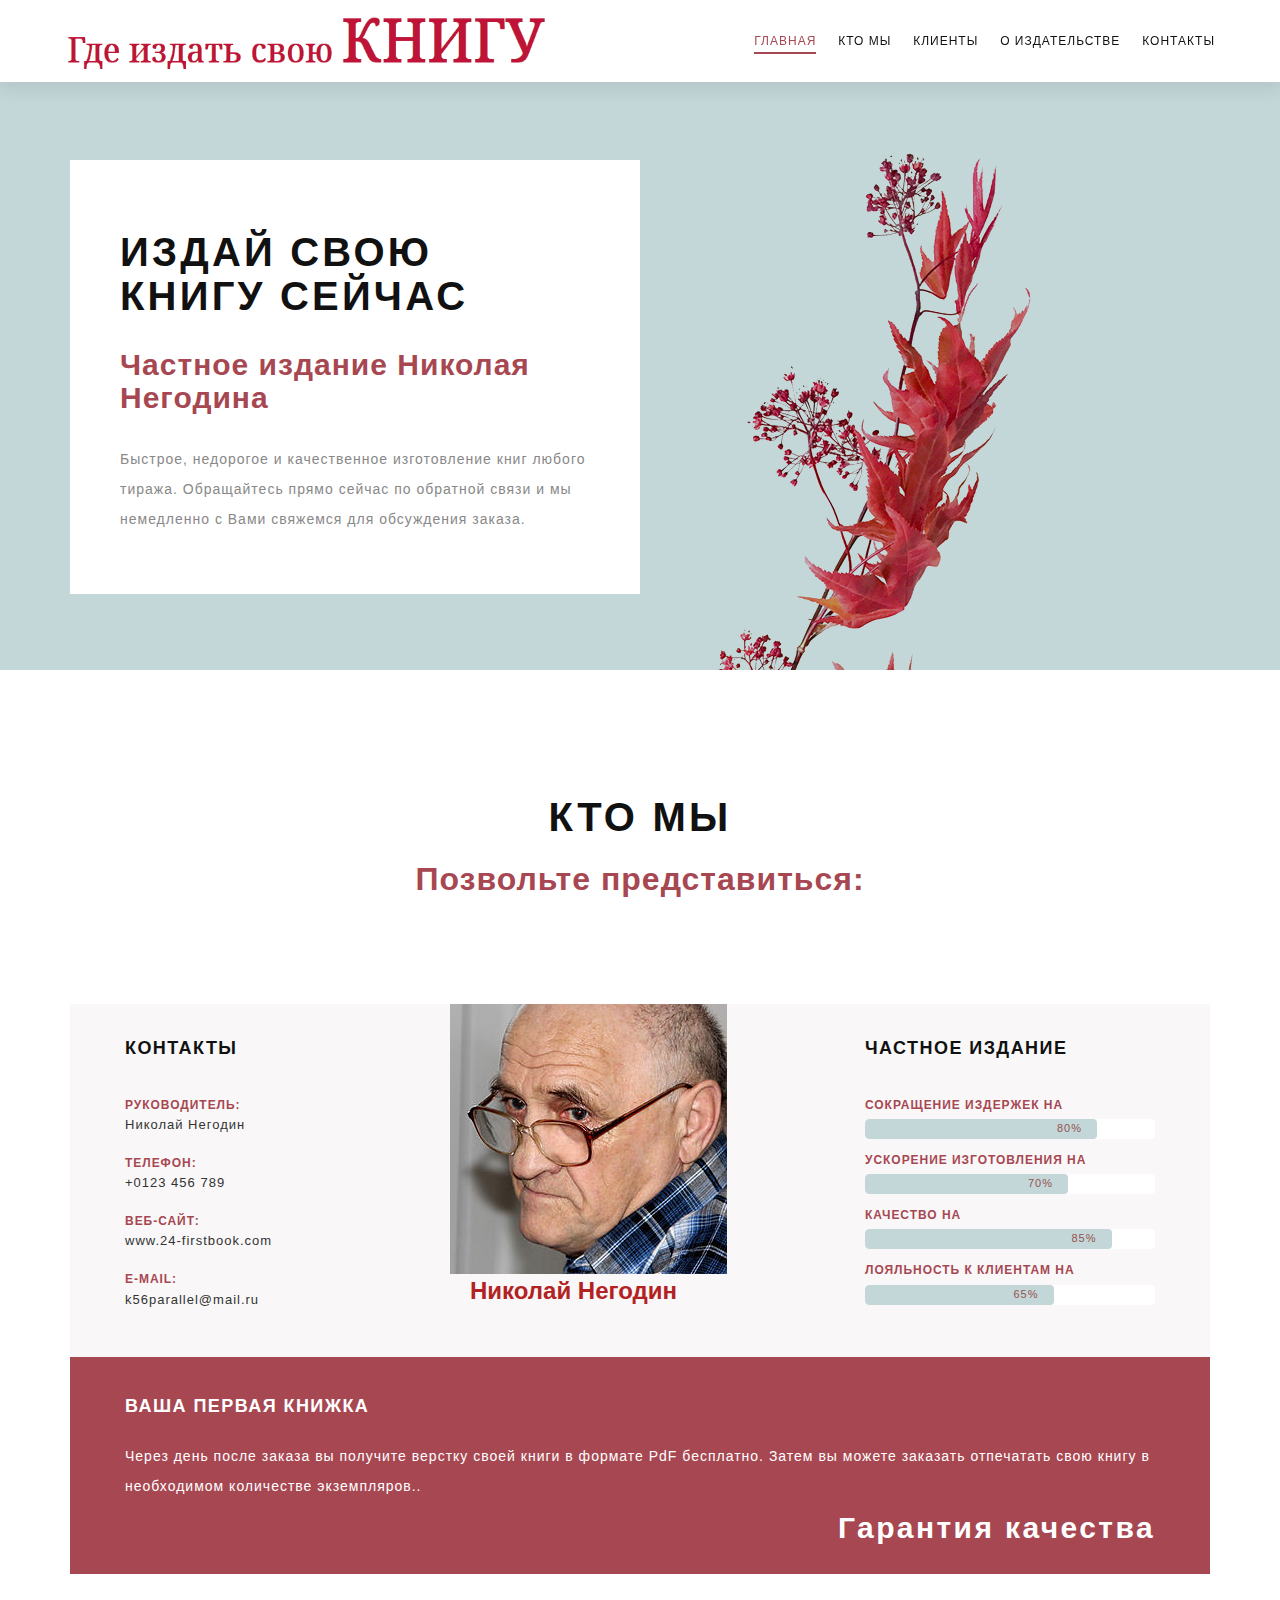
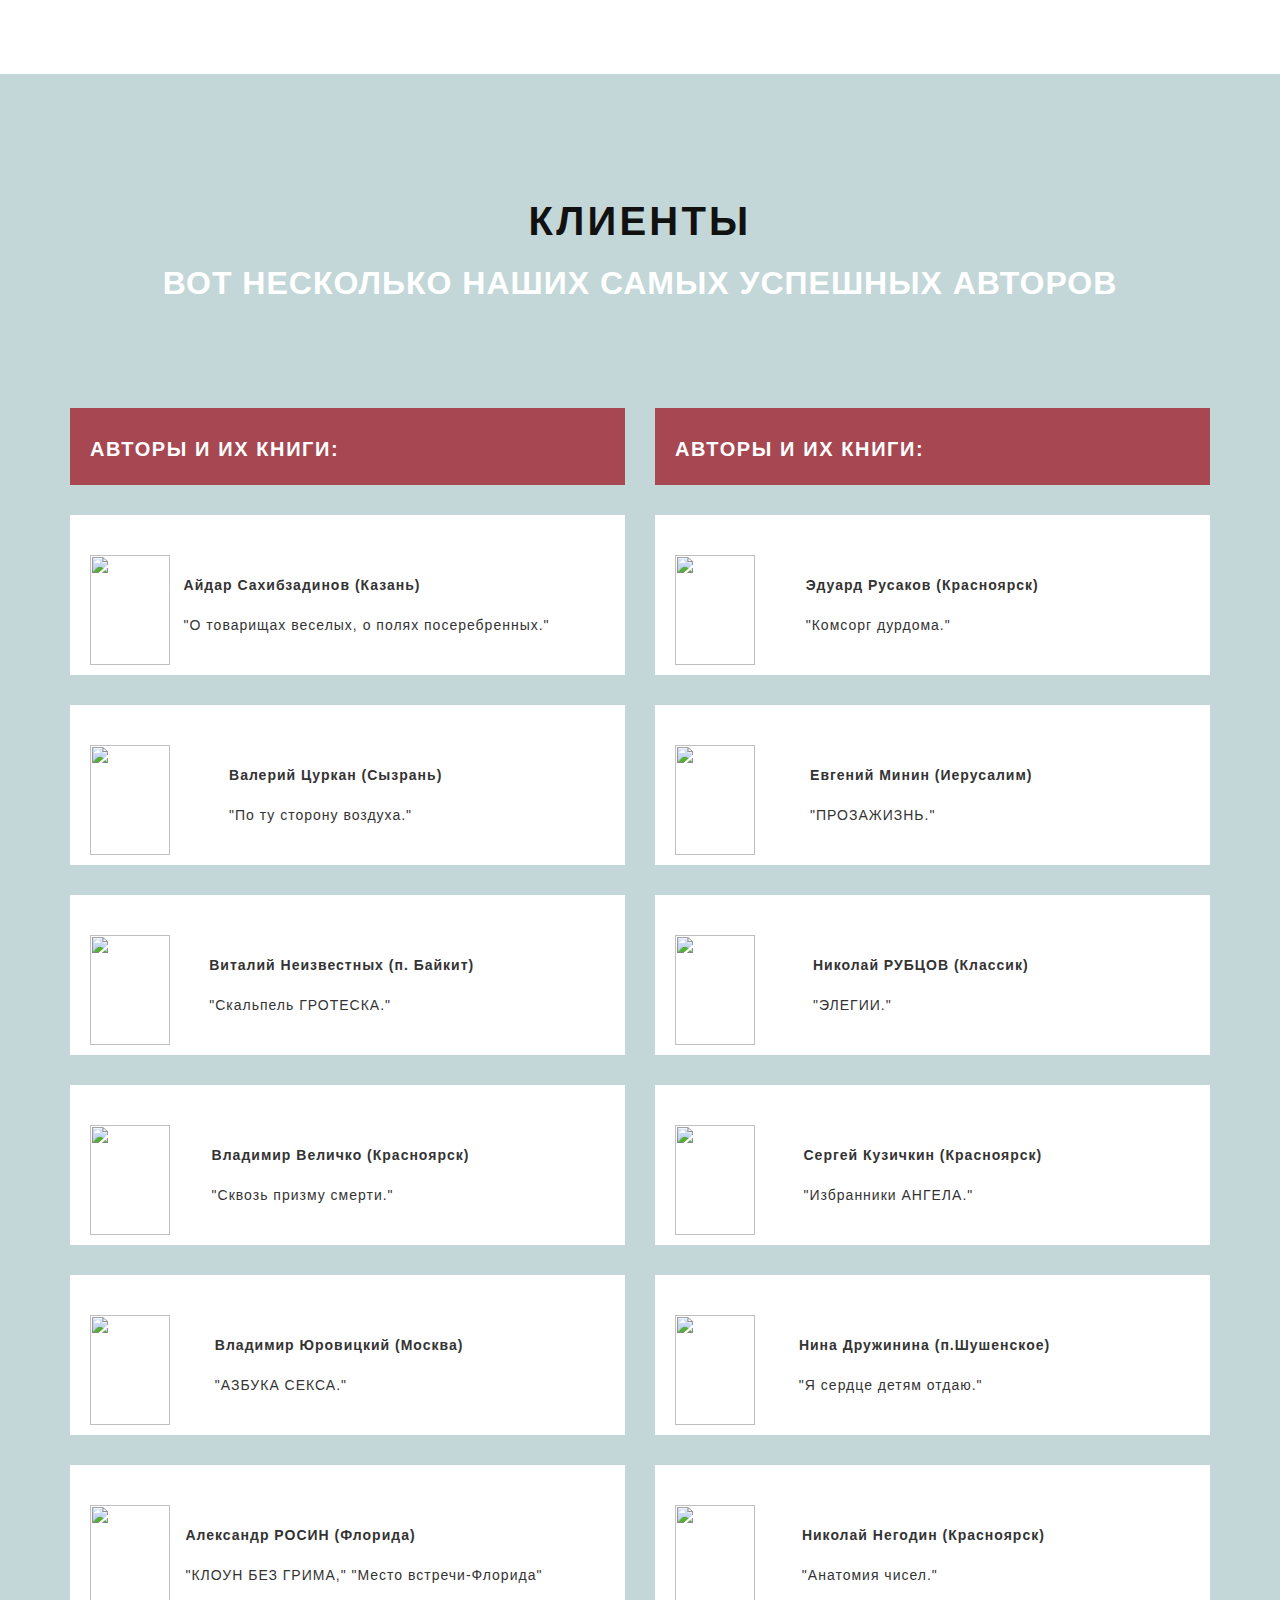
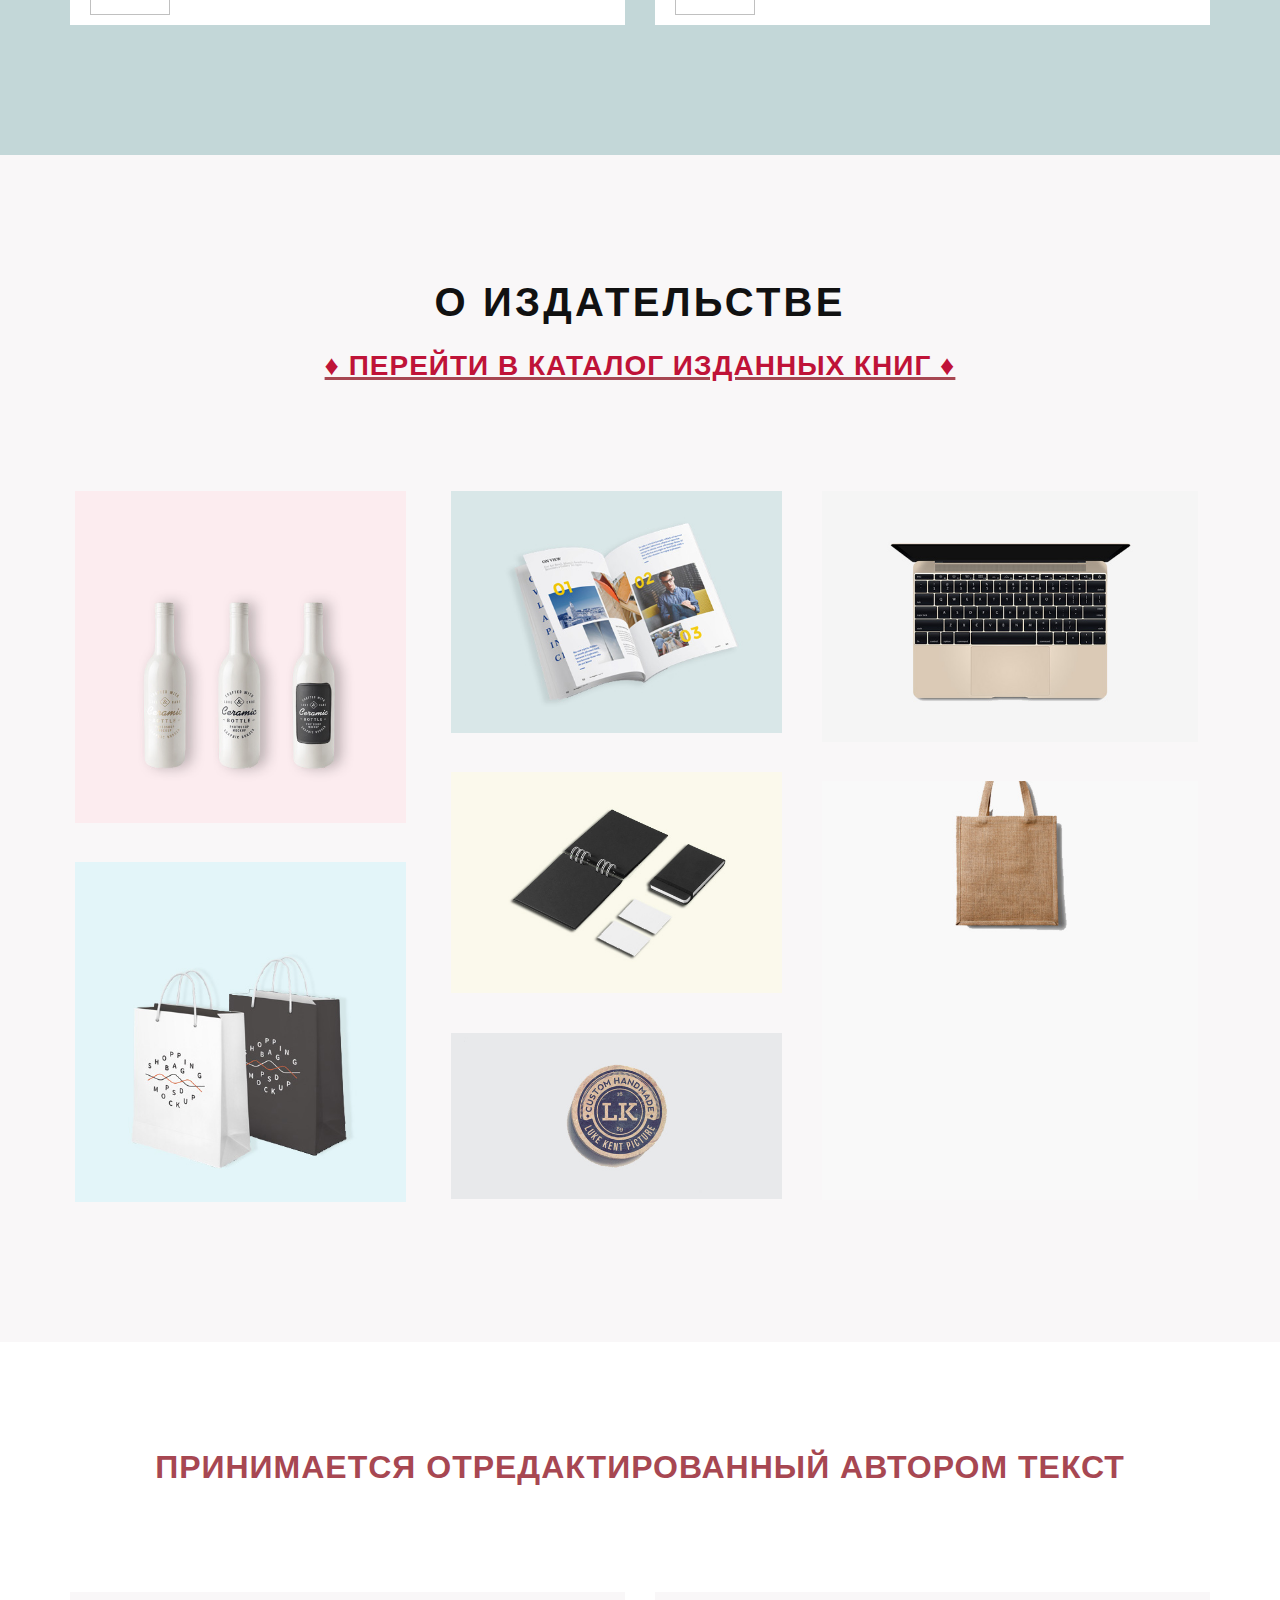
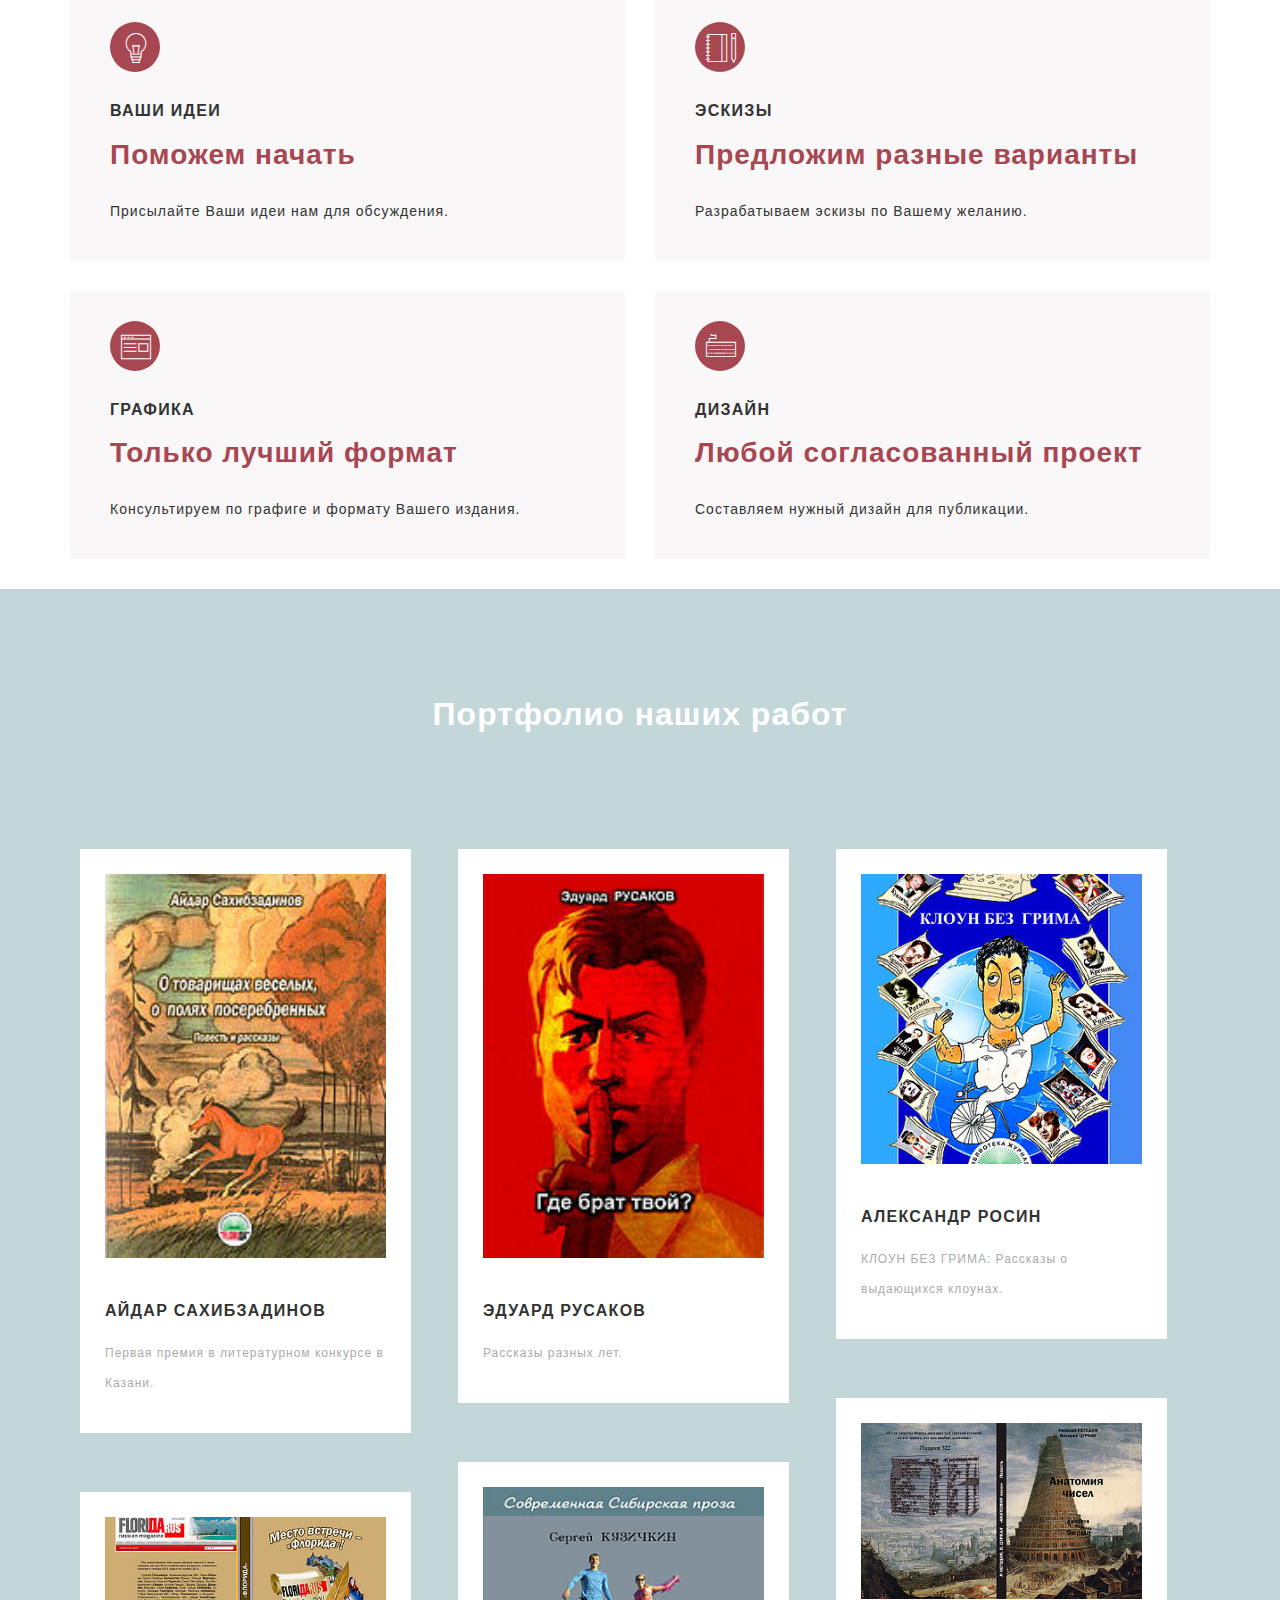
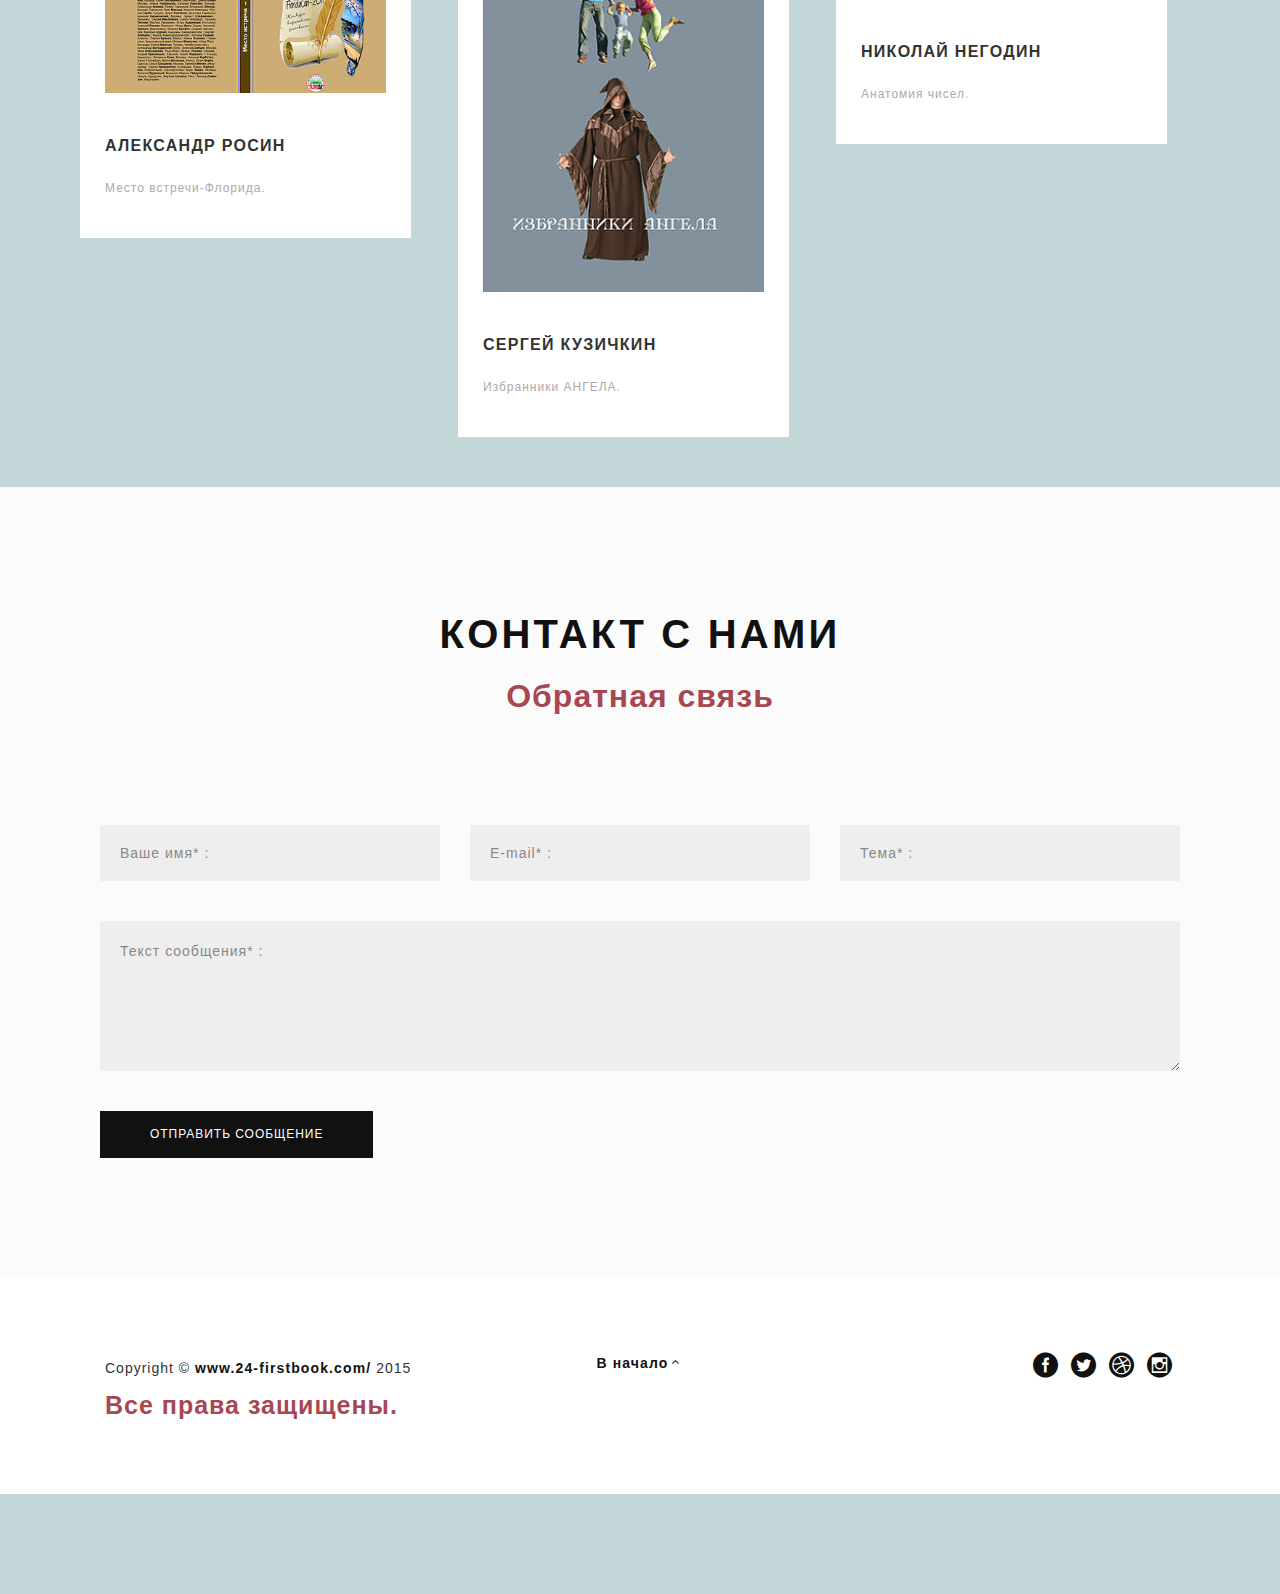
==== index.html @ a5155b3c "Loading a repository via Visual Studio" ====
<!DOCTYPE html>
<html lang="ru">
  <head>
    <meta charset="utf-8">

    <!-- Mobile Specific Metas
    –––––––––––––––––––––––––––––––––––––––––––––––––– -->
    <meta name="viewport" content="width=device-width, initial-scale=1">
    <meta name="description" content="Наш сайт издаст вашу первую книгу тиражом от двух до ста экземпляров быстро, профессионально и по доступной цене. Будут учтены все ваши замечания и пожелания.">
    <meta name="keywords" content="частное издание, издать книгу, издательство"/>
    <meta name="author" content="Николай Негодин">
    <meta name="google-site-verification" content="GBOxj6RALi1azxRuXfHUArxaK46grF6CsaBhUbkhZa4" />
    <meta name='yandex-verification' content='5e6ee3f54a050489' />
    <link href="favicon.ico" rel="shortcut icon" type="image/x-icon" />
    <!-- Page title
    –––––––––––––––––––––––––––––––––––––––––––––––––– -->
	  <title>Где издать свою книгу</title>

    <link href='../../../fonts.googleapis.com/css@family=Montserrat_3A400,700' rel='stylesheet' type='text/css'>
    <link href='../../../fonts.googleapis.com/css@family=Roboto+Slab_3A400,100,300,700' rel='stylesheet' type='text/css'>
    <link href='../../../fonts.googleapis.com/css@family=Tangerine_3A400,700' rel='stylesheet' type='text/css'>

    <!-- CSS
    –––––––––––––––––––––––––––––––––––––––––––––––––– -->
    <link rel="stylesheet" href="assets/css/bootstrap.css">
    <link rel="stylesheet" href="assets/css/style.css">
    <link rel="stylesheet" href="assets/css/animate.css">
    <link rel="stylesheet" href="assets/css/magnific-popup.css">
    <!-- Icons
    –––––––––––––––––––––––––––––––––––––––––––––––––– -->
    <link rel="stylesheet" href="assets/icons/Linea/styles.css" />
    <link rel="stylesheet" href="assets/icons/Elegant/style.css" />
    
    <link href="../../../maxcdn.bootstrapcdn.com/font-awesome/4.2.0/css/font-awesome.min.css" rel="stylesheet">

    <script src="assets/js/modernizr.js"></script> <!-- Modernizr -->
  </head>

<!-- Body Start
    –––––––––––––––––––––––––––––––––––––––––––––––––– -->
<body>
<!-- Loader
    –––––––––––––––––––––––––––––––––––––––––––––––––– -->
  <div id="loader">
    <div id="loaderInner"></div>
  </div>

<!-- Header Bar
    –––––––––––––––––––––––––––––––––––––––––––––––––– -->
    <header id="headerBar">

        <div class="container">

          <!--Header logo on the left side-->

          <div class="col-md-4 col-sm-2 col-xs-4 headerLeft">
          <a href="index.html">
          <img src="assets/images/site-logo.png" style="height:55px; width:500px" alt="">
          </a>
          </div>

          <!--Header right side with left-aligned menu-->

          <div class="col-md-8 col-sm-10 col-xs-8 headerRight">
            <div class="header-right">

              <!--Navigation-->
              <nav class="navigation">

                <div class="navbar-header">
                  <span class="navbar-toggle" data-toggle="collapse" data-target="#bs-example-navbar-collapse-1">
                    <i class="fa fa-bars"></i>
                  </span>
                </div>

                <div class="collapse navbar-collapse" id="bs-example-navbar-collapse-1">

                    <ul class="navbar navbar-right">
                      <li><a href="#sectionIntro" class="easing">Главная</a></li>
                      <li><a href="#sectionAbout" class="easing">Кто мы</a></li>
                      <li><a href="#sectionResume" class="easing">Клиенты</a></li>
                      <li><a href="#sectionPortfolio" class="easing">О издательстве</a></li>
                      <li><a href="#sectionContact" class="easing">Контакты</a></li>
                    </ul>

                </div>

              </nav>
              <!--END Navigation-->

            </div>
          </div>
           <!--END Header right side-->

        </div>
        <!--END container-->
      </header>
      <!--END Header bar-->

<!-- section Intro
    –––––––––––––––––––––––––––––––––––––––––––––––––– -->
	
      <section id="sectionIntro" class="parallax">
        <div class="col-md-12 col-sm-12 col-xs-12">
          <div class="container">

            <div class="textIntro col-md-6">
              <div class="hi">
              <h1>Издай свою книгу сейчас</h1>
              <h4>Частное издание Николая Негодина</h4>
              <p>
              Быстрое, недорогое и качественное изготовление книг любого тиража. Обращайтесь прямо сейчас по обратной связи и мы немедленно с Вами свяжемся для обсуждения заказа.
              </p>
              </div>
            </div>
          </div>
        </div>
      </section> 

<!-- section About
    –––––––––––––––––––––––––––––––––––––––––––––––––– -->
		  
      <section id="sectionAbout">
          <!-- section TITLE -->
          <div class="sectionTitle">
              <h1>Кто мы</h1> 
              <h6>Позвольте представиться:</h6>  
          </div>

          <div class="about">      
          <div class="container">

            <div class="col-md-12 col-sm-12 col-xs-12 story">
            <div class="profileText">

            <div class="col-md-4 col-sm-4 col-xs-12">
            <div class="storyText">
            <h4>Контакты</h4>
            <h6>Руководитель:</h6>
            <p>Николай Негодин</p>
            <h6>Телефон:</h6>
            <p>+0123 456 789</p>
            <h6>Веб-сайт:</h6>
            <p>www.24-firstbook.com</p>
            <h6>E-mail:</h6>
            <p>k56parallel@mail.ru</p>
            </div>
            </div>

            <div class="col-md-4 col-sm-3 col-xs-12">
            <img src="assets/images/person.png" alt="">
            <p><strong><span style="font-size:24px"><span style="color:rgb(178, 34, 34)">Николай Негодин</span></span></strong></p>
            </div>
            </div>

            <div class="col-md-4 col-sm-5 col-xs-12">
            <div class="storyText">
            <h4>ЧАСТНОЕ ИЗДАНИЕ</h4>
            <h6>Сокращение издержек на</h6>
            <div class="progress">
            <div class="progress-bar" role="progressbar" aria-valuenow="80" aria-valuemin="0" aria-valuemax="100" style="width: 80%;">
            80%
            </div>
            </div>

            <h6>Ускорение изготовления на</h6>
            <div class="progress">
            <div class="progress-bar" role="progressbar" aria-valuenow="70" aria-valuemin="0" aria-valuemax="100" style="width: 70%;">
            70%
            </div>
            </div>

            <h6>Качество на</h6>
            <div class="progress">
            <div class="progress-bar" role="progressbar" aria-valuenow="85" aria-valuemin="0" aria-valuemax="100" style="width: 85%;">
            85%
            </div>
            </div>

            <h6>Лояльность к клиентам на</h6>
            <div class="progress">
            <div class="progress-bar" role="progressbar" aria-valuenow="65" aria-valuemin="0" aria-valuemax="100" style="width: 65%;">
            65%
            </div>
            </div>

            </div>
            </div>

            </div>
            </div>

            <div class="container">
            <div class="col-md-12 col-sm-12 col-xs-12 quote">
            <h4>ВАША  ПЕРВАЯ  КНИЖКА</h4>
            <p>Через день после заказа вы получите верстку своей книги в формате PdF бесплатно. Затем вы можете заказать отпечатать свою книгу в необходимом количестве экземпляров..</p>
            <h5>Гарантия качества</h5>
            </div>
            </div>
          </div>
      </section>
		
<!-- section Resume
    –––––––––––––––––––––––––––––––––––––––––––––––––– -->
		
    <section id="sectionResume">
      <!-- section TITLE -->
      <div class="sectionTitle">
            <h1>Клиенты</h1>
            <h6 class="whiteTitle">ВОТ НЕСКОЛЬКО НАШИХ САМЫХ УСПЕШНЫХ АВТОРОВ</h6>
      </div>

         <div class="container">        
            <div class="row resumeRow">

                <div class="col-md-6 resumeEd">

                    <ul class="resumeList">
                        <li class="resTitle"><h4>Авторы и их книги:</h4></li>
                        
                        <li>
                        <div>&nbsp;
<table border="0" cellpadding="1" cellspacing="1" style="width:500px">
	<tbody>
		<tr>
			<td><img alt="" src="http://firstbook.evimag.ru/assets/images/avtor1.jpg" style="float:left; height:110px; width:80px" /></td>
			<td>
			<p>&nbsp;<strong>Айдар Сахибзадинов (Казань)</strong></p>
			<p>&nbsp;&quot;О товарищах веселых, о полях посеребренных.&quot;</span></p>
			</td>
		</tr>
	</tbody>
</table>
</div>
                        </li>
                        <li>
                        <div>&nbsp;
<table border="0" cellpadding="1" cellspacing="1" style="width:500px">
	<tbody>
		<tr>
			<td><img alt="" src="http://firstbook.evimag.ru/assets/images/avtor2.jpg" style="float:left; height:110px; width:80px" /></td>
			<td>
			<p>&nbsp;<strong>Валерий Цуркан (Сызрань)</strong></p>
			<p>&nbsp;&quot;По ту сторону воздуха.&quot;</span></p>
			</td>
		</tr>
	</tbody>
</table>
</div>
                        </li>
                        <li>
                        <div>&nbsp;
<table border="0" cellpadding="1" cellspacing="1" style="width:500px">
	<tbody>
		<tr>
			<td><img alt="" src="http://firstbook.evimag.ru/assets/images/avtor3.jpg" style="float:left; height:110px; width:80px" /></td>
			<td>
			<p>&nbsp;<strong>Виталий Неизвестных (п. Байкит)</strong></p>
			<p>&nbsp;&quot;Скальпель ГРОТЕСКА.&quot;</span></p>
			</td>
		</tr>
	</tbody>
</table>
</div>
                        </li>
                        <li>
                        <div>&nbsp;
<table border="0" cellpadding="1" cellspacing="1" style="width:500px">
	<tbody>
		<tr>
			<td><img alt="" src="http://firstbook.evimag.ru/assets/images/avtor4.jpg" style="float:left; height:110px; width:80px" /></td>
			<td>
			<p>&nbsp;<strong>Владимир Величко (Красноярск)</strong></p>
			<p>&nbsp;&quot;Сквозь призму смерти.&quot;</span></p>
			</td>
		</tr>
	</tbody>
</table>
</div>
                        </li>
                        <li>
                        <div>&nbsp;
<table border="0" cellpadding="1" cellspacing="1" style="width:500px">
	<tbody>
		<tr>
			<td><img alt="" src="http://firstbook.evimag.ru/assets/images/avtor5.jpg" style="float:left; height:110px; width:80px" /></td>
			<td>
			<p>&nbsp;<strong>Владимир Юровицкий (Москва)</strong></p>
			<p>&nbsp;&quot;АЗБУКА  СЕКСА.&quot;</span></p>
			</td>
		</tr>
	</tbody>
</table>
</div>
                        </li>
                        <li>
                        <div>&nbsp;
<table border="0" cellpadding="1" cellspacing="1" style="width:500px">
	<tbody>
		<tr>
			<td><img alt="" src="http://firstbook.evimag.ru/assets/images/avtor6.jpg" style="float:left; height:110px; width:80px" /></td>
			<td>
			<p>&nbsp;<strong>Александр РОСИН (Флорида)</strong></p>
			<p>&nbsp;&quot;КЛОУН  БЕЗ  ГРИМА,&quot; &quot;Место встречи-Флорида&quot;</span></p>
			</td>
		</tr>
	</tbody>
</table>
</div>
                        </li>
                    </ul>

                </div>
                <div class="col-md-6 resumeEmp">

                    <ul class="resumeList">
                        <li class="resTitle"><h4>Авторы и их книги:</h4></li>
                        <li>
                        <div>&nbsp;
<table border="0" cellpadding="1" cellspacing="1" style="width:500px">
	<tbody>
		<tr>
			<td><img alt="" src="http://firstbook.evimag.ru/assets/images/avtor7.jpg" style="float:left; height:110px; width:80px" /></td>
			<td>
			<p>&nbsp;<strong>Эдуард Русаков (Красноярск)</strong></p>
			<p>&nbsp;&quot;Комсорг дурдома.&quot;</span></p>
			</td>
		</tr>
	</tbody>
</table>
</div>
                        </li>
                        <li>
                        <div>&nbsp;
<table border="0" cellpadding="1" cellspacing="1" style="width:500px">
	<tbody>
		<tr>
			<td><img alt="" src="http://firstbook.evimag.ru/assets/images/avtor8.jpg" style="float:left; height:110px; width:80px" /></td>
			<td>
			<p>&nbsp;<strong>Евгений Минин (Иерусалим)</strong></p>
			<p>&nbsp;&quot;ПРОЗАЖИЗНЬ.&quot;</span></p>
			</td>
		</tr>
	</tbody>
</table>
</div>
                        </li>
                        <li>
                        <div>&nbsp;
<table border="0" cellpadding="1" cellspacing="1" style="width:500px">
	<tbody>
		<tr>
			<td><img alt="" src="http://firstbook.evimag.ru/assets/images/avtor9.jpg" style="float:left; height:110px; width:80px" /></td>
			<td>
			<p>&nbsp;<strong>Николай РУБЦОВ (Классик)</strong></p>
			<p>&nbsp;&quot;ЭЛЕГИИ.&quot;</span></p>
			</td>
		</tr>
	</tbody>
</table>
</div>
                        </li>
                        <li>
                        <div>&nbsp;
<table border="0" cellpadding="1" cellspacing="1" style="width:500px">
	<tbody>
		<tr>
			<td><img alt="" src="http://firstbook.evimag.ru/assets/images/avtor10.jpg" style="float:left; height:110px; width:80px" /></td>
			<td>
			<p>&nbsp;<strong>Сергей Кузичкин (Красноярск)</strong></p>
			<p>&nbsp;&quot;Избранники АНГЕЛА.&quot;</span></p>
			</td>
		</tr>
	</tbody>
</table>
</div>
                        </li>
                        <li>
                        <div>&nbsp;
<table border="0" cellpadding="1" cellspacing="1" style="width:500px">
	<tbody>
		<tr>
			<td><img alt="" src="http://firstbook.evimag.ru/assets/images/avtor11.jpg" style="float:left; height:110px; width:80px" /></td>
			<td>
			<p>&nbsp;<strong>Нина Дружинина (п.Шушенское)</strong></p>
			<p>&nbsp;&quot;Я сердце детям отдаю.&quot;</span></p>
			</td>
		</tr>
	</tbody>
</table>
</div>
                        </li>
                        <li>
                        <div>&nbsp;
<table border="0" cellpadding="1" cellspacing="1" style="width:500px">
	<tbody>
		<tr>
			<td><img alt="" src="http://firstbook.evimag.ru/assets/images/avtor12.jpg" style="float:left; height:110px; width:80px" /></td>
			<td>
			<p>&nbsp;<strong>Николай Негодин (Красноярск)</strong></p>
			<p>&nbsp;&quot;Анатомия чисел.&quot;</span></p>
			</td>
		</tr>
	</tbody>
</table>
</div>
                        </li>
                    </ul>

                </div>
            </div>
        </div>
    </section>
		
<!-- section Portfolio
    –––––––––––––––––––––––––––––––––––––––––––––––––– -->
        <section id="sectionPortfolio">
        <!-- section TITLE -->
          <div class="sectionTitle">
            <h1>О издательстве</h1>
            <h6 style="text-align:center"><u><span style="font-size:28px"><a href="http://firstbook.evimag.ru/katalog-book.html"><span style="color:#BF1338">&diams;&nbsp;ПЕРЕЙТИ В КАТАЛОГ ИЗДАННЫХ КНИГ &diams;</span></a></span></u></h6>
          </div>        

        <!--GRID ITEMS-->

     <!--GRID START-->

    <div class="container">
    <div id="masonry-grid" class="mGrid">

        <div class="gutter-sizer"></div>

            
            <div class="grid-item item-five item-padding">

              <a class="image-modal" href="#image-modal1">

                <img src="assets/images/1.jpg" alt="">

                  <div class="itemHover">
                    <h6>Illustrating</h6>
                    <h4>Ceramic bottles</h4>
                  </div>

              </a>

              <div id="image-modal1" class="mfp-hide modal-box">
                  <img src="assets/images/1.jpg" alt="">
                  <div class="modal-box-content">
                    <h2>Ceramic Bottles</h2>
                    <p>Ut enim ad minim veniam, quis nostrud exercitation ullamco laboris nisi ut aliquip ex ea commodo consequat. Duis aute irure dolor in reprehenderit in voluptate velit esse cillum dolore eu fugiat. </p>
                  </div>
              </div>         

            </div>


          <div class="grid-item item-five item-padding">

              <a class="image-modal" href="#image-modal2">

                <img src="assets/images/4.jpg" alt="">

                  <div class="itemHover">
                    <h6>Fashion</h6>
                    <h4>Fashion Magazine</h4>
                  </div>

              </a>

              <div id="image-modal2" class="mfp-hide modal-box">
                  <img src="assets/images/4.jpg" alt="">
                  <div class="modal-box-content">
                    <h2>Fashion Magazine</h2>
                    <p>Ut enim ad minim veniam, quis nostrud exercitation ullamco laboris nisi ut aliquip ex ea commodo consequat. Duis aute irure dolor in reprehenderit in voluptate velit esse cillum dolore eu fugiat. </p>
                  </div>
              </div>         

            </div>

            <div class="grid-item item-five">

              <a class="image-modal" href="#image-modal3">

                <img src="assets/images/3.jpg" alt="">

                  <div class="itemHover">
                    <h6>Branding</h6>
                    <h4>Gold Laptop</h4>
                  </div>

              </a>

              <div id="image-modal3" class="mfp-hide modal-box">
                  <img src="assets/images/3.jpg" alt="">
                  <div class="modal-box-content">
                    <h2>Gold Laptop</h2>
                    <p>Ut enim ad minim veniam, quis nostrud exercitation ullamco laboris nisi ut aliquip ex ea commodo consequat. Duis aute irure dolor in reprehenderit in voluptate velit esse cillum dolore eu fugiat. </p>
                  </div>
              </div>         

            </div>

            <div class="grid-item item-five  item-padding-top">

              <a class="image-modal" href="#image-modal4">

                <img src="assets/images/5.jpg" alt="">

                  <div class="itemHover">
                    <h6>Illustrating</h6>
                    <h4>Ecological bag</h4>
                  </div>

              </a>

              <div id="image-modal4" class="mfp-hide modal-box">
                  <img src="assets/images/5.jpg" alt="">
                  <div class="modal-box-content">
                    <h2>Ecological bag</h2>
                    <p>Ut enim ad minim veniam, quis nostrud exercitation ullamco laboris nisi ut aliquip ex ea commodo consequat. Duis aute irure dolor in reprehenderit in voluptate velit esse cillum dolore eu fugiat. </p>
                  </div>
              </div>         

            </div>

            <div class="grid-item item-five item-padding">

              <a class="image-modal" href="#image-modal5">

                <img src="assets/images/8.jpg" alt="">

                  <div class="itemHover">
                    <h6>Branding</h6>
                    <h4>Notebook</h4>
                  </div>

              </a>

              <div id="image-modal5" class="mfp-hide modal-box">
                  <img src="assets/images/8.jpg" alt="">
                  <div class="modal-box-content">
                    <h2>Notebook</h2>
                    <p>Ut enim ad minim veniam, quis nostrud exercitation ullamco laboris nisi ut aliquip ex ea commodo consequat. Duis aute irure dolor in reprehenderit in voluptate velit esse cillum dolore eu fugiat. </p>
                  </div>
              </div>         

            </div>

            <div class="grid-item item-five item-padding">

              <a class="image-modal" href="#image-modal6">

                <img src="assets/images/2.jpg" alt="">

                  <div class="itemHover">
                    <h6>Fashion</h6>
                    <h4>Shopping</h4>
                  </div>

              </a>

              <div id="image-modal6" class="mfp-hide modal-box">
                  <img src="assets/images/2.jpg" alt="">
                  <div class="modal-box-content">
                    <h2>Shopping</h2>
                    <p>Ut enim ad minim veniam, quis nostrud exercitation ullamco laboris nisi ut aliquip ex ea commodo consequat. Duis aute irure dolor in reprehenderit in voluptate velit esse cillum dolore eu fugiat. </p>
                  </div>
              </div>         

            </div>

            <div class="grid-item item-five item-padding">

              <a class="image-modal" href="#image-modal7">

                <img src="assets/images/7.jpg" alt="">

                  <div class="itemHover">
                    <h6>Branding</h6>
                    <h4>Handmade</h4>
                  </div>

              </a>

              <div id="image-modal7" class="mfp-hide modal-box">
                  <img src="assets/images/7.jpg" alt="">
                  <div class="modal-box-content">
                    <h2>Handmade</h2>
                    <p>Ut enim ad minim veniam, quis nostrud exercitation ullamco laboris nisi ut aliquip ex ea commodo consequat. Duis aute irure dolor in reprehenderit in voluptate velit esse cillum dolore eu fugiat. </p>
                  </div>
              </div>
            </div>
    </div>
    </div>
    </section> 


          <div class="sectionTitle">
            
            <h6>ПРИНИМАЕТСЯ ОТРЕДАКТИРОВАННЫЙ АВТОРОМ ТЕКСТ</h6>
          </div>       

          
          <div class="container">
             <div class="row servicesRow">

                <div class="col-md-6 col-sm-6 col-xs-12">
                    <div class="servicesBox">
                        <div class="servicesIcon">
                            <div class="icon icon-basic-lightbulb"></div>
                        </div>
                        <div class="servicesContent">
                        <h4>Ваши идеи</h4>
                        <h6>Поможем начать</h6>
                        <p class="plineheight">
                        Присылайте Ваши идеи нам для обсуждения.</p>
                        </div>
                    </div>
                </div>

                <div class="col-md-6 col-sm-6 col-xs-12">
                    <div class="servicesBox">
                        <div class="servicesIcon">
                            <div class="icon icon-basic-notebook-pencil"></div>
                        </div>
                        <div class="servicesContent">
                        <h4>Эскизы</h4>
                        <h6>Предложим разные варианты</h6>
                        <p class="plineheight">
                        Разрабатываем эскизы по Вашему желанию.</p>
                        </div>
                    </div>
                </div>

            </div>

            <div class="row servicesRow">

                <div class="col-md-6 col-sm-6 col-xs-12">
                    <div class="servicesBox">
                        <div class="servicesIcon">
                            <div class="icon icon-basic-webpage-img-txt"></div>
                        </div>
                        <div class="servicesContent">
                        <h4>Графика</h4>
                        <h6>Только лучший формат</h6>
                        <p class="plineheight">
                        Консультируем по графиге и формату Вашего издания.</p>
                        </div>
                    </div>
                </div>

                <div class="col-md-6 col-sm-6 col-xs-12">
                    <div class="servicesBox">
                        <div class="servicesIcon">
                            <div class="icon icon-basic-keyboard"></div>
                        </div>
                        <div class="servicesContent">
                        <h4>Дизайн</h4>
                        <h6>Любой согласованный проект</h6>
                        <p class="plineheight">
                        Составляем нужный дизайн для публикации.</p>
                        </div>
                    </div>
                </div>
            </div>
          </div>
       

        <section id="sectionBlog">

          <div class="sectionTitle">
            <h6 class="whiteTitle">Портфолио наших работ</h6>
          </div>

      <div class="container">

       <div id="blog-grid" class="bGrid">

        <div class="gutter-sizer"></div>
        
            <div class="blog-item item-four item-margin">
            <img src="assets/images/blog1.jpg" alt="">
            <a href="default.htm"><h3>Айдар Сахибзадинов</h3></a>
            <p>
            Первая премия в литературном конкурсе в Казани.
            </p>
            </div>

            <div class="blog-item item-four item-margin">
            <img src="assets/images/blog4.jpg" alt="">
            <a href="default.htm"><h3>Эдуард РУСАКОВ</h3></a>
            <p>
            Рассказы разных лет.
            </p>
            </div>

            <div class="blog-item item-four">
            <img src="assets/images/blog5.jpg" alt="">
            <a href="default.htm"><h3>Александр РОСИН</h3></a>
            <p>
            КЛОУН БЕЗ ГРИМА: Рассказы о выдающихся клоунах.<br>
            </p>
            </div>

            <div class="blog-item item-four item-margin">
            <img src="assets/images/blog6.jpg" alt="">
            <a href="default.htm"><h3>Николай Негодин</h3></a>
            <p>
            Анатомия чисел.
            </p>
            </div>

            <div class="blog-item item-four">
            <img src="assets/images/blog2.jpg" alt="">
            <a href="default.htm"><h3>Сергей Кузичкин</h3></a>
            <p>
            Избранники АНГЕЛА.
            </p>
            </div>

            <div class="blog-item item-four item-margin">
            <img src="assets/images/blog3.jpg" alt="">
            <a href="default.htm"><h3>Александр РОСИН</h3></a>
            <p>
            Место встречи-Флорида.
            </p>
            </div>
        </div>
      </div>

		
<!-- section Contact
    –––––––––––––––––––––––––––––––––––––––––––––––––– -->
        <section id="sectionContact">
        <!-- section TITLE -->
            <div class="sectionTitle LessPaddingTitle">
              <h1>Контакт с нами</h1>
              <h6>Обратная связь</h6>
            </div>      
                  
            <div class="container">
                 
                   <div class="contactForm">

                    <div class="col-md-12 col-sm-12 col-xs-12">
                    <!--MESSAGE SENT SUCCESFULLY-->
                    <div id="message"></div>

                    <!--MAIN FORM-->

                    <form method="post" action="assets/contact.php" name="contactform" id="contactform">

                    <fieldset>

                      <div class="col-md-4 col-sm-6 col-xs-12">
                        <input name="name" type="text" id="name" placeholder="Ваше имя* :" size="30" value="" />
                      </div>

                      <div class="col-md-4 col-sm-6 col-xs-12">
                        <input name="email" type="text" id="email" placeholder="E-mail* :" size="30" value="" />
                      </div>

                      <div class="col-md-4 col-sm-12 col-xs-12">
                        <input name="subject" type="text" id="subject" placeholder="Тема* :" size="30" value="" />
                      </div>

                      <div class="col-md-12 col-sm-12 col-xs-12">
                        <textarea name="comments" cols="40" rows="3" placeholder="Текст сообщения* :" id="comments"></textarea>
                      </div>

                        <input type="submit" class="submit" id="submit" value="Отправить сообщение" />
                       

                    </fieldset>

                    </form>
                    <!--END Main form-->
                    </div>

                    </div>
                    <!-- END contact FORM-->
            </div>
        </section>

  <!-- Footer
    –––––––––––––––––––––––––––––––––––––––––––––––––– -->

       <footer class="pFooter">

            <div class="container">

                <div class="col-md-4 col-sm-4 col-xs-12 fCopy">
                Copyright © <span>www.24-firstbook.com/</span> 2015
                <p>Все права защищены.</p>  
                </div>

                <div class="col-md-4 col-sm-4 col-xs-12 fScroll">
                    <a class="easing scroll-up" href="#sectionIntro">
                    В начало<span aria-hidden="true" class="arrow_carrot-up"></span>
                    </a>
                </div>

                <div class="col-md-4 col-sm-4 col-xs-12 fIcons">
                <a href="#">
                <span aria-hidden="true" class="social_facebook_circle"></span>
                </a>
                <a href="#">
                <span aria-hidden="true" class="social_twitter_circle"></span>
                </a>
                <a href="#">
                <span aria-hidden="true" class="social_dribbble_circle"></span>
                </a>
                <a href="#">
                <span aria-hidden="true" class="social_instagram_circle"></span>
                </a>
                </div>

            </div>

        </footer>

<!--  Javascripts
    –––––––––––––––––––––––––––––––––––––––––––––––––– -->
      <script src="assets/js/jquery-2.1.1.js"></script>
      <script src="assets/js/bootstrap.js"></script>
      <script src="assets/js/modernizr.custom.js"></script>
      <script src="assets/js/contactform.js"></script>
      <!-- Navigation menu-->
      <script src="assets/js/classie.js"></script>
      <script src="assets/js/nav-active.js"></script>
      <script src="assets/js/jquery.easing.js"></script>
      <!--JS for MAGNIFIC POPUP & ALL SCRIPTS& CALLS-->
      <script src="assets/js/scripts.js"></script>
      <script src="assets/js/jquery.magnific-popup.min.js"></script>
      <!--JS for easy scrolling-->
      <script src="assets/js/smoothscroll.js"></script>     
      <!-- WOW ANIMATIONS -->
      <script src="assets/js/wow.min.js"></script>
      <script src="assets/js/jquery-parallax.js"></script>
      <!-- Masonry Package -->
      <script src="assets/js/isotope.pkgd.min.js"></script>
      <script>
        new WOW().init();
      </script>


<script>
$(window).load(function(){
var $container = $('#masonry-grid');
  $container.isotope({
      itemSelector: '.grid-item'
  });
});
</script>

<script>
$(window).load(function(){
var $container2 = $('#blog-grid');
  $container2.isotope({
      itemSelector: '.blog-item'
  });
});
</script>
<script type="text/javascript">
$(document).ready(function(){
  
  //.parallax(xPosition, speedFactor, outerHeight) options:
  //xPosition - Horizontal position of the element
  //inertia - speed to move relative to vertical scroll. Example: 0.1 is one tenth the speed of scrolling, 2 is twice the speed of scrolling
  //outerHeight (true/false) - Whether or not jQuery should use it's outerHeight option to determine when a section is in the viewport
$('#sectionIntro').parallax({ "coeff":+0.5 });

})
</script>
  </body>
</html>
---- assets/css/style.css ----
/*!
 * Dora Onepage Personal Portfolio Template
 * © scrils
*/
/* ========TABLE OF CONTENTS========== 
01. NAVIGATION MENU
02. SECTION INTRO
03. SECTION ABOUT
04. SECTION RESUME
05. SECTION PORTFOLIO (WORKS)
06. SECTION SERVICES
07. SECTION BLOG
08. SECTION CONTACT
09. MEDIA QUERIES FOR RESPONSIVE DESIGN

/* === 01. NAVIGATION MENU */

/*PAGE LOADER*/

html{
	position: relative;
	background-color: #fff;
}

body{
	background: transparent;
	position: relative;
	background-color: #fff;
}
a:focus {
	outline: 0;
}
#loader {
    background: #ffffff;
    bottom: 0;
    height: 100%;
    left: 0;
    position: fixed;
    right: 0;
    top: 0;
    width: 100%;
    z-index: 9999;
}
#loaderInner {
    background:#ffffff url(../images/load.gif) center center no-repeat;
    height: 60px;
    left: 50%;
    position: absolute;
    top: 50%;
    width: 60px;
}


/* Menu Button */
.menu-button {
	position: fixed;
	top: 15px;
	left: 40px;
	z-index: 1000;
	padding: 0;
	width: 50px;
	height: 50px;
	font-size: 35px;
	border: 0;
  	outline: 0;
	color: #111;
	background: transparent;
}

/*--------------------------------------------------
	01. Navigation menu
---------------------------------------------------*/

#headerBar {
	z-index: 999;
  	width: 100%;
  	height: auto;
  	min-height: 80px;
  	-webkit-transition: 0.2s cubic-bezier(.58,.83,.57,.84); 
  	-moz-transition: 0.2s cubic-bezier(.58,.83,.57,.84); 
  	transition: 0.2s cubic-bezier(.58,.83,.57,.84); 
  	position: fixed;
  	top: 0px;
  	background: #fff;
  	box-shadow: 0px 7px 16px 0px rgba(50, 50, 50, 0.1);
}
#headerBar .container {
	padding: 0;
}
.headerLeft {
	text-align: left;
	line-height: 80px;
	padding: 0;
}
.headerRight {
	text-align: left;
	padding: 0;
}
.navbar-collapse {padding-left: 0px;}
.navbar {margin-bottom: 0;-webkit-padding-start: 0px;}
.navbar li{display: inline-block;margin: 0 9px;}
.navbar li a{
  	font-weight: 400;
  	font-size: 12px;
  	line-height: 80px;
  	letter-spacing: 1px;
  	text-decoration: none;
  	z-index: 999;
  	padding: 4px 0;
  	-webkit-transition: 0.3s;
  	-moz-transition: 0.3s;
  	transition: 0.3s;
  	font-family: "Montserrat", sans-serif;
  	text-transform: uppercase;
  	color: #111;
}
.navbar li.active a {
	color: #a74752;
	border-bottom: 2px solid #a74752;
}
.navbar-toggle {
	font-size: 30px;
	cursor: pointer;
}




/*--------------------------------------------------
	02. section Intro
---------------------------------------------------*/
#sectionIntro {
  	position: relative;
  	width: 100%;
  	min-height: 670px;
	background-size: cover; 
  	background: url(../images/hero.jpg);
}

.textIntro {
	margin-right: auto;
	margin-top: 14%;
	text-align: left;
	background-color: #fff;
	padding:50px;
	padding-bottom: 30px;
}

.hi h1 {
	letter-spacing: 0.08em;
	font-size: 40px;
	font-weight: 700;
	color: #111;
	font-family: "Montserrat", sans-serif;
	text-transform: uppercase;
}

.textIntro h4{
	color:#111;
	padding: 20px 0px;
	padding-bottom: 0px;
	font-family: "Tangerine", sans-serif;
	font-size: 30px;
	color: #a74752;
	font-weight: 700;
	letter-spacing: 1px;
}

.textIntro p{
	font-family: 'Roboto Slab', sans-serif;
	font-size: 14px;
	text-align: left;
	line-height: 30px;
	padding: 20px 0;
	max-width: 600px;
	font-weight: 300;
	letter-spacing: 1px;
	color:#888 !important;
}


/*--------------------------------------------------
	03. section About
---------------------------------------------------*/

#sectionAbout{
	background-color: #fff;
	padding-bottom: 100px;
}

.sectionTitle{
	padding-top: 100px;
	padding-bottom: 100px;
	text-align: center;
}
.LessPaddingTitle{
	padding-bottom: 70px !important;
}
.sectionTitle h1{
	font-family: "Montserrat", sans-serif;
	letter-spacing: 0.08em;
	text-transform: uppercase;
	color:#111;
	font-weight: bold;
	margin: 25px 0;
	font-size: 40px;
}
.whiteTitle{
	color: #fff !important;
}
.sectionTitle h6{
	font-family: 'Tangerine', sans-serif;
	font-size: 14px;
	line-height: 30px;
	letter-spacing: 1px;
	color:#a74752;
	font-size: 32px;
	font-weight: 700;
}

.story{
	color: #111;
	text-align: left;
	background-color:#f9f7f8;
}

.storyText{
	padding: 25px;
}

.storyText h4{
	font-family: "Montserrat", sans-serif;
	letter-spacing: 0.08em;
	text-transform: uppercase;
	font-weight: 700;
	margin-bottom: 40px;
}

.storyText h6{
	font-family: "Montserrat", sans-serif;
	font-size: 12px;
	color:#a74752;
	letter-spacing: 0.08em;
	text-transform: uppercase;
	font-weight: 600;
}

.storyText p{
	font-family: 'Roboto Slab', sans-serif;
	font-size: 13px;
	text-align: left;
	line-height: 5px;
	margin-bottom: 30px;
	font-weight: 300;
	letter-spacing: 1px;
	color:#333;
}

.about img{
	text-align: center;
	margin-left: -20px !important;
}

.quote{
	background-color: #a74752;
	padding: 20px 55px;
	padding-top: 30px;
}

.quote h4{
	font-family: "Montserrat", sans-serif;
	letter-spacing: 0.08em;
	text-transform: uppercase;
	font-weight: 700;
	margin-bottom: 25px;
	color:#fff;
}

.quote p{
	font-family: 'Roboto Slab', sans-serif;
	font-size: 14px;
	text-align: left;
	line-height: 30px;
	font-weight: 300;
	letter-spacing: 1px;
	color:#fff;
}

.quote h5{
	font-family: "Tangerine", sans-serif;
	text-align: right;
	font-weight: 700;
	letter-spacing: 0.08em;
	color:#fff;
	font-size: 30px;
	margin-top: 10px;
}



/*--------------------------------------------------
	04. section Resume
---------------------------------------------------*/

#sectionResume{
	background: #c3d7d8;
	padding-bottom: 100px;
}

.resumeList {
	-webkit-padding-start: 0px;
	-moz-padding-start:0px;
}
.resumeList li.resTitle{
	background-color: #a74752;
	color:#fff;
}
.resumeList li {
	list-style: none;
	background:#ffffff;
	padding: 20px 20px 10px 20px;
	margin: 0 0 30px 0;
}
.resumeList h4 {
	text-transform: uppercase;
	font-size: 20px;
	letter-spacing: 0.08em;
	font-weight: 700;
	margin-bottom: 15px;
	font-family: "Montserrat", sans-serif;
}
.resumeList h5 {
	text-transform: uppercase;
	font-size: 14px;
	letter-spacing: 0.08em;
	font-weight: 700;
	margin-bottom: 5px;
	font-family: "Montserrat", sans-serif;
}
.resumeList span {
	font-family: 'Tangerine', sans-serif;
	font-size: 30px;
	letter-spacing: 1px;
	text-transform: uppercase;
	color: #a74752;
	font-weight: 700;
}
.resumeList p {
	font-family: 'Roboto Slab', sans-serif;
	font-size: 14px;
	text-align: left;
	line-height: 30px;
	font-weight: 300;
	letter-spacing: 1px;
	color:888;
}
.resumeIcon {
	float: left;
	font-size: 30px;
	width: 50px;
	height: 50px;
	background: #a74752;
	color:#fff;
	padding: 8px 11px;
	border-radius: 50%;
	position: relative;
	top:8px;
}
.resumeContent {
	padding-left: 65px;
}

/*--------------------------------------------------
	05. section Portfolio
---------------------------------------------------*/

#sectionPortfolio{
	padding-bottom: 100px;
	background: #f9f7f8;
}
.mGrid img{
	width: 100%;
	height: 100%;
	transition: all 0.15s ease-in-out;
	-webkit-transition: all 0.15s ease-in-out;
	-moz-transition: all 0.15s ease-in-out;
}

.item-padding{
	padding-right: 40px;
	padding-bottom: 40px;
	padding-left: 5px;
}
.item-padding-top{
	padding-top: 40px;
}

.grid-item a {
	display: block;
	position: relative;
	overflow: hidden;
}

.item-five { width: 33%; }
.item-three { width: 32%; }
.item-four { width: 29%; }

.itemHover {
	position: absolute;
	top: 0;
	width: 100%;
	height: 100%;
	background:rgba(255,255,255,0.95);
	opacity: 0;
	transition: all 0.5s ease-in-out;
	-webkit-transition: all 0.5s ease-in-out;
	-moz-transition: all 0.5s ease-in-out;

}
.grid-item a:hover .itemHover {
	opacity: 1; 
}
.grid-item a:hover img {
	-webkit-transform: scale3d(1.1,1.1,1.1);
    transform: scale3d(1.1,1.1,1.1);
}
.itemHover h4 {
	letter-spacing: 1px;
	font-size: 20px;
  	color: #404040;
  	display: inline-block;
  	margin: 0 auto;
  	max-width: 90%;
  	padding: 12px;
  	position: absolute;
  	font-weight: bold;
  	bottom: 5px;
  	text-transform: uppercase;
  	font-family: "Montserrat", sans-serif;
}
.itemHover h6{
	letter-spacing: 1px;
	font-size: 25px;
  	color: #a74752 ;
  	display: inline-block;
  	margin: 0 auto;
  	max-width: 90%;
  	padding: 12px;
  	position: absolute;
  	font-weight: 700;
  	bottom:35px;
  	font-family: "Tangerine", sans-serif;
}
.modal-box {
	max-width: 550px;
	background: #fff;
	position: relative!important;
	margin: 0 auto;
	left: 0!important;
}
.modal-box img {
	width: 100%;
	height: 100%;
}
.modal-box-content {
	padding: 25px;
}
.modal-box-content h2 {
	text-transform: uppercase;
	font-size: 30px;
	font-weight: 700;
	color:#333;
	font-family: "Montserrat", sans-serif;
	letter-spacing: 1px;
}
.modal-box-content p {
	font-family: 'Roboto Slab', sans-serif;
	font-size: 14px;
	text-align: left;
	line-height: 30px;
	padding: 25px 0;
	max-width: 800px;
	font-weight: 300;
	letter-spacing: 1px;
	color:#aaa;
}

.contactForm {margin: 0 0 50px 0;}
.contactForm h1 {
  	letter-spacing: 5px;
  	font-size: 15px;
  	font-weight: 700;
  	text-transform: uppercase;
  	text-align: center;
  	padding-bottom: 30px;
}

/*--------------------------------------------------
	06. section Services
---------------------------------------------------*/
#sectionServices{
	padding-bottom: 100px;
	background: #fff;
	position: relative;
}
.servicesRow .col-md-6{
	margin-bottom: 30px;
}
.servicesBox {
	background: #f9f7f8;
	padding: 30px 40px;
	padding-bottom: 20px;
}
.servicesBox:hover .servicesIcon{
	color:#f9f7f8; 
}
.servicesContent {
	padding: 10px 5px 5px 0px;
}
.servicesContent h4 {
	font-family: "Montserrat", sans-serif;
	text-transform: uppercase;
	font-size: 16px;
	letter-spacing: 0.08em;
	font-weight: 700;
	margin-bottom: 20px;
}
.servicesContent h6{
	font-family: 'Tangerine', sans-serif;
	font-size: 28px;
	letter-spacing: 1px;
	margin: 15px 0px;
	margin-bottom: 25px;
	color: #a74752;
	font-weight: 700;
}
.servicesContent p{
	font-family: 'Roboto Slab', sans-serif;
	font-size: 14px;
	text-align: left;
	line-height: 30px;
	font-weight: 300;
	letter-spacing: 1px;
	color:888;
}
.servicesIcon {
	font-size: 30px;
	width: 50px;
	height: 50px;
	background: #a74752;
	padding: 8px 11px;
	padding-top: 10px;
	padding-right: 16px;
	border-radius: 50%;
	color:#fff;
	margin-bottom: 10px;
	transition: all 0.5s ease-in-out;
	-webkit-transition: all 0.5s ease-in-out;
	-moz-transition: all 0.5s ease-in-out;
}

/*--------------------------------------------------
	07. section Blog
---------------------------------------------------*/

#sectionBlog {
	position: relative;
  	background: #c3d7d8;
  	z-index: 200;
  	padding-bottom: 100px;
}
.blog-item {
	margin-left: 10px;
	margin-bottom: 50px;
	padding: 25px;
	text-align: left;
	margin-top: 10px;
	background-color: #fff;
}
.blog-padding{
	padding: 32px 25px !important;
}
.item-margin{
	margin-right: 3.3%;
}
.blog-item p {
	font-family: 'Roboto Slab', sans-serif;
	font-size: 12px;
	text-align: left;
	line-height: 30px;
	font-weight: 300;
	letter-spacing: 1px;
	color:#aaa;
}
.blog-item img{
	width: 100%;
	height: 100%;
	margin-bottom: 20px;
}
.blog-item h3 {
	font-family: "Montserrat", sans-serif;
	color:#333;
	font-weight: bold !important;
	font-size: 16px;
	text-transform: uppercase;
	margin-bottom: 15px;
	letter-spacing: 0.08em;
	line-height: 25px;
}
.blog-item h6{
	padding-top:10px;
	border-top: 1px solid #c3d7d8;
	text-align: left;
	color:#a74752;
	font-family: "Montserrat", sans-serif;
	letter-spacing: 0.04em;
	font-size: 12px;
	font-weight: 700;
}
span.separator{
	margin: 0px 10px;
}
.blog-item h6 a{
	color:#a74752;
}
.blog-item a:focus, .blog-item a:hover{text-decoration: none;}
.blog-item b a {
	font-size: 12px;
	letter-spacing: 1px;
	color: #333;
	font-weight: 400 !important;
}
.blog-item:hover img {
	-webkit-animation-name: pulse;
	animation-name: pulse;
	-webkit-animation-duration: .7s;
	animation-duration: .7s;
	-webkit-animation-fill-mode: both;
	animation-fill-mode: both;

}
/*--------------------------------------------------
	08. section Contact
---------------------------------------------------*/

/* ====GENERAL FORM STYLES==== */

#sectionContact{
	margin-bottom: 0px;
	padding-bottom: 100px;
	background: #fbfbfb;
}
input, textarea, select {
	background:#eee;
	vertical-align: top;
	transition: all 0.25s ease-in-out;
	-webkit-transition: all 0.25s ease-in-out;
	-moz-transition: all 0.25s ease-in-out;
	margin: 0;
	padding: 20px;
	width: 100%;
	height: 100%;
	border: 0;
	border-bottom:0;
    font-size: 14px;
    font-weight: 300;
    letter-spacing: 1px;
    color:#a74752;
    font-family: "Roboto Slab", sans-serif;
}

textarea{
	min-height: 150px;
}

input:focus, textarea:focus, select:focus {
	outline: none;
	position: relative;
	z-index: 5;
	transition: all 0.25s ease-in-out;
	-webkit-transition: all 0.25s ease-in-out;
	-moz-transition: all 0.25s ease-in-out;
}

input.submit {
	width: auto;
	cursor: pointer;
	position: relative;
    background: #111;
    color: #fff;
    border:none;
    padding: 15px 50px;
    margin: 20px 0;
    margin-left: 15px;
    transition: all 0.5s ease-in-out;
	-webkit-transition: all 0.5s ease-in-out;
	-moz-transition: all 0.5s ease-in-out;
	text-decoration: none;
	font-size: 12px;
  	font-weight: 400;
  	text-transform: uppercase;
  	letter-spacing: 0.08em;
  	font-family: "Montserrat", sans-serif;
}
input.submit:hover{
	background:#a74752;
}
input::-webkit-input-placeholder, textarea::-webkit-input-placeholder {
  color: #888;
}
input:-moz-placeholder, textarea:-moz-placeholder {
  color: #888;
}
#contactform input[type="submit"][disabled] { background:#777; cursor: default; }
#contactform div {margin: 20px 0;}
.contactForm fieldset { padding:0;border:0; }
.contactForm label {
	font-size: 12px;
    font-weight: 400;
    letter-spacing: 2px;
    text-transform: uppercase;
}
/* ====MESSAGE FOR SUCCES==== */

#message { 
	margin: 1em 0; 
	padding: 0; 
	display: block; 
	background: transparent none; 
}
#message h1 {
  	letter-spacing: 1px;
 	font-size: 20px;
  	font-weight: 400;
	text-transform: uppercase;
}

#message p {
  	font-size: 16px;
  	font-weight: 200;
  	text-align: left;
  	font-style: italic;
}

/* ====MESSAGE FOR ERROR==== */
.errorMessage { 
  	display: block;
  	font-size: 14px;
    padding: 20px 0 0 0;
}

ul.errorMessages { padding: 10px 0 0 0; }
ul.errorMessages li { 
  	font-size: 16px;
  	font-weight: 200;
  	text-align: left;
  	color: #000000;
  	list-style: none;
  	line-height: 25px;
}

/* ====FOOTER=== */

.pFooter {
	background: #ffffff;
	position: relative;
	padding: 50px 0 30px 0;
}
.fCopy {
	text-align: left;
	padding-left: 35px !important;
	font-weight: 300;
	font-size: 14px;
	letter-spacing: 1px;
	font-family: "Roboto Slab", sans-serif;
	padding: 30px 0px;
}
.fCopy span{
	font-family: "Montserrat", sans-serif;
	font-weight: 700;
	letter-spacing: 0.08em;
	color:#111;
}
.fCopy p{
	font-family: "Tangerine", sans-serif;
	font-size: 25px;
	color:#a74752;
	letter-spacing: 1px;
	font-weight: 700;
	margin-top: 10px;
}
.fScroll {
	text-align: center;
	padding: 25px 0px;
	font-family: "Montserrat", sans-serif;
	letter-spacing: 0.08em;
	font-weight: 700;
}
.fScroll a{
	color:#111;
}
.fScroll a:hover, .fScroll a:focus{
	text-decoration: none;
}
.fIcons {
	text-align: right;
	padding-right: 35px !important;
	font-size: 25px;
	padding: 22px 0px;
}
.fIcons span {
	margin: 0 3px;
	color:#111;
}
.fIcons a:hover, .fIcons a:focus{
	text-decoration: none;
}


/*--------------------------------------------------
	09. Responsive
---------------------------------------------------*/

@media (max-width: 770px) {
.item-five { width: 50%; }
.item-three { width: 50%; }
.item-four { width: 45%; }

body{
	margin: 0px;
}

#headerBar {
	width: 100%;
}

.textIntro{
	margin-top: 25%;
}

.hi h1{
	font-size: 35px;
	letter-spacing: 7px;
}
.resumeList li.resTitle{
	margin-top: 50px;
}
.navbar li{
	margin: 0px 5px;
}
.profileText img{
	width: 150px;
	height: 150px;
	margin-top: 90px;
	text-align: center;
}
#sectionIntro {
	min-height:600px;
}
.footerRight ul li {
	text-align: center;
	margin:0px 0px 0px 10px;
}
.footerLeft{
	padding: 20px 0px;
}

}

@media (max-width: 480px){
body{
	margin: 0;
}
.item-five { width: 100%; }
.item-three { width: 100%; }
.item-four { width: 100%; }

.menu-wrap{
	width: 140px;
}

#headerBar {
	width: 100%;
}

.navbar li {
	display: block;
}
.navbar li a {
	line-height: 40px;
}
.profileText img{
	width: 200px;
	height: 200px;
	margin-top: 40px;
}
.textIntro{
	margin-top: 20%;
	padding: 25px;
}
.blog-item{
	margin-left: 0%;
}
.hi{
	text-align: center;
}
.hi h1{
	font-size: 25px;
}
.menu-wrap{
	left: 10px;
}

.footerRight{
	text-align: center;
}

.footerLeft{
	text-align: center;
	line-height: 30px;
}
---- assets/icons/Linea/styles.css ----
@charset "UTF-8";

@font-face {
  font-family: "linea-basic-10";
  src:url("fonts/linea-basic-10.eot");
  src:url("fonts/linea-basic-10.eot@#iefix") format("embedded-opentype"),
    url("fonts/linea-basic-10.woff") format("woff"),
    url("fonts/linea-basic-10.ttf") format("truetype"),
    url("fonts/linea-basic-10.svg#linea-basic-10") format("svg");
  font-weight: normal;
  font-style: normal;

}

[data-icon]:before {
  font-family: "linea-basic-10" !important;
  content: attr(data-icon);
  font-style: normal !important;
  font-weight: normal !important;
  font-variant: normal !important;
  text-transform: none !important;
  speak: none;
  line-height: 1;
  -webkit-font-smoothing: antialiased;
  -moz-osx-font-smoothing: grayscale;
}

[class^="icon-"]:before,
[class*=" icon-"]:before {
  font-family: "linea-basic-10" !important;
  font-style: normal !important;
  font-weight: normal !important;
  font-variant: normal !important;
  text-transform: none !important;
  speak: none;
  line-height: 1;
  -webkit-font-smoothing: antialiased;
  -moz-osx-font-smoothing: grayscale;
}

.icon-basic-accelerator:before {
  content: "a";
}
.icon-basic-alarm:before {
  content: "b";
}
.icon-basic-anchor:before {
  content: "c";
}
.icon-basic-anticlockwise:before {
  content: "d";
}
.icon-basic-archive:before {
  content: "e";
}
.icon-basic-archive-full:before {
  content: "f";
}
.icon-basic-ban:before {
  content: "g";
}
.icon-basic-battery-charge:before {
  content: "h";
}
.icon-basic-battery-empty:before {
  content: "i";
}
.icon-basic-battery-full:before {
  content: "j";
}
.icon-basic-battery-half:before {
  content: "k";
}
.icon-basic-bolt:before {
  content: "l";
}
.icon-basic-book:before {
  content: "m";
}
.icon-basic-book-pen:before {
  content: "n";
}
.icon-basic-book-pencil:before {
  content: "o";
}
.icon-basic-bookmark:before {
  content: "p";
}
.icon-basic-calculator:before {
  content: "q";
}
.icon-basic-calendar:before {
  content: "r";
}
.icon-basic-cards-diamonds:before {
  content: "s";
}
.icon-basic-cards-hearts:before {
  content: "t";
}
.icon-basic-case:before {
  content: "u";
}
.icon-basic-chronometer:before {
  content: "v";
}
.icon-basic-clessidre:before {
  content: "w";
}
.icon-basic-clock:before {
  content: "x";
}
.icon-basic-clockwise:before {
  content: "y";
}
.icon-basic-cloud:before {
  content: "z";
}
.icon-basic-clubs:before {
  content: "A";
}
.icon-basic-compass:before {
  content: "B";
}
.icon-basic-cup:before {
  content: "C";
}
.icon-basic-diamonds:before {
  content: "D";
}
.icon-basic-display:before {
  content: "E";
}
.icon-basic-download:before {
  content: "F";
}
.icon-basic-exclamation:before {
  content: "G";
}
.icon-basic-eye:before {
  content: "H";
}
.icon-basic-eye-closed:before {
  content: "I";
}
.icon-basic-female:before {
  content: "J";
}
.icon-basic-flag1:before {
  content: "K";
}
.icon-basic-flag2:before {
  content: "L";
}
.icon-basic-floppydisk:before {
  content: "M";
}
.icon-basic-folder:before {
  content: "N";
}
.icon-basic-folder-multiple:before {
  content: "O";
}
.icon-basic-gear:before {
  content: "P";
}
.icon-basic-geolocalize-01:before {
  content: "Q";
}
.icon-basic-geolocalize-05:before {
  content: "R";
}
.icon-basic-globe:before {
  content: "S";
}
.icon-basic-gunsight:before {
  content: "T";
}
.icon-basic-hammer:before {
  content: "U";
}
.icon-basic-headset:before {
  content: "V";
}
.icon-basic-heart:before {
  content: "W";
}
.icon-basic-heart-broken:before {
  content: "X";
}
.icon-basic-helm:before {
  content: "Y";
}
.icon-basic-home:before {
  content: "Z";
}
.icon-basic-info:before {
  content: "0";
}
.icon-basic-ipod:before {
  content: "1";
}
.icon-basic-joypad:before {
  content: "2";
}
.icon-basic-key:before {
  content: "3";
}
.icon-basic-keyboard:before {
  content: "4";
}
.icon-basic-laptop:before {
  content: "5";
}
.icon-basic-life-buoy:before {
  content: "6";
}
.icon-basic-lightbulb:before {
  content: "7";
}
.icon-basic-link:before {
  content: "8";
}
.icon-basic-lock:before {
  content: "9";
}
.icon-basic-lock-open:before {
  content: "!";
}
.icon-basic-magic-mouse:before {
  content: "\"";
}
.icon-basic-magnifier:before {
  content: "#";
}
.icon-basic-magnifier-minus:before {
  content: "$";
}
.icon-basic-magnifier-plus:before {
  content: "%";
}
.icon-basic-mail:before {
  content: "&";
}
.icon-basic-mail-multiple:before {
  content: "'";
}
.icon-basic-mail-open:before {
  content: "(";
}
.icon-basic-mail-open-text:before {
  content: ")";
}
.icon-basic-male:before {
  content: "*";
}
.icon-basic-map:before {
  content: "+";
}
.icon-basic-message:before {
  content: ",";
}
.icon-basic-message-multiple:before {
  content: "-";
}
.icon-basic-message-txt:before {
  content: ".";
}
.icon-basic-mixer2:before {
  content: "/";
}
.icon-basic-mouse:before {
  content: ":";
}
.icon-basic-notebook:before {
  content: ";";
}
.icon-basic-notebook-pen:before {
  content: "<";
}
.icon-basic-notebook-pencil:before {
  content: "=";
}
.icon-basic-paperplane:before {
  content: ">";
}
.icon-basic-pencil-ruler:before {
  content: "?";
}
.icon-basic-pencil-ruler-pen:before {
  content: "@";
}
.icon-basic-photo:before {
  content: "[";
}
.icon-basic-picture:before {
  content: "]";
}
.icon-basic-picture-multiple:before {
  content: "^";
}
.icon-basic-pin1:before {
  content: "_";
}
.icon-basic-pin2:before {
  content: "`";
}
.icon-basic-postcard:before {
  content: "{";
}
.icon-basic-postcard-multiple:before {
  content: "|";
}
.icon-basic-printer:before {
  content: "}";
}
.icon-basic-question:before {
  content: "~";
}
.icon-basic-rss:before {
  content: "\\";
}
.icon-basic-server:before {
  content: "\e000";
}
.icon-basic-server2:before {
  content: "\e001";
}
.icon-basic-server-cloud:before {
  content: "\e002";
}
.icon-basic-server-download:before {
  content: "\e003";
}
.icon-basic-server-upload:before {
  content: "\e004";
}
.icon-basic-settings:before {
  content: "\e005";
}
.icon-basic-share:before {
  content: "\e006";
}
.icon-basic-sheet:before {
  content: "\e007";
}
.icon-basic-sheet-multiple:before {
  content: "\e008";
}
.icon-basic-sheet-pen:before {
  content: "\e009";
}
.icon-basic-sheet-pencil:before {
  content: "\e00a";
}
.icon-basic-sheet-txt:before {
  content: "\e00b";
}
.icon-basic-signs:before {
  content: "\e00c";
}
.icon-basic-smartphone:before {
  content: "\e00d";
}
.icon-basic-spades:before {
  content: "\e00e";
}
.icon-basic-spread:before {
  content: "\e00f";
}
.icon-basic-spread-bookmark:before {
  content: "\e010";
}
.icon-basic-spread-text:before {
  content: "\e011";
}
.icon-basic-spread-text-bookmark:before {
  content: "\e012";
}
.icon-basic-star:before {
  content: "\e013";
}
.icon-basic-tablet:before {
  content: "\e014";
}
.icon-basic-target:before {
  content: "\e015";
}
.icon-basic-todo:before {
  content: "\e016";
}
.icon-basic-todo-pen:before {
  content: "\e017";
}
.icon-basic-todo-pencil:before {
  content: "\e018";
}
.icon-basic-todo-txt:before {
  content: "\e019";
}
.icon-basic-todolist-pen:before {
  content: "\e01a";
}
.icon-basic-todolist-pencil:before {
  content: "\e01b";
}
.icon-basic-trashcan:before {
  content: "\e01c";
}
.icon-basic-trashcan-full:before {
  content: "\e01d";
}
.icon-basic-trashcan-refresh:before {
  content: "\e01e";
}
.icon-basic-trashcan-remove:before {
  content: "\e01f";
}
.icon-basic-upload:before {
  content: "\e020";
}
.icon-basic-usb:before {
  content: "\e021";
}
.icon-basic-video:before {
  content: "\e022";
}
.icon-basic-watch:before {
  content: "\e023";
}
.icon-basic-webpage:before {
  content: "\e024";
}
.icon-basic-webpage-img-txt:before {
  content: "\e025";
}
.icon-basic-webpage-multiple:before {
  content: "\e026";
}
.icon-basic-webpage-txt:before {
  content: "\e027";
}
.icon-basic-world:before {
  content: "\e028";
}
---- assets/icons/Elegant/style.css ----
@font-face {
	font-family: 'ElegantIcons';
	src:url('fonts/ElegantIcons.eot');
	src:url('fonts/ElegantIcons.eot@#iefix') format('embedded-opentype'),
		url('fonts/ElegantIcons.woff') format('woff'),
		url('fonts/ElegantIcons.ttf') format('truetype'),
		url('fonts/ElegantIcons.svg#ElegantIcons') format('svg');
	font-weight: normal;
	font-style: normal;
}

/* Use the following CSS code if you want to use data attributes for inserting your icons */
[data-icon]:before {
	font-family: 'ElegantIcons';
	content: attr(data-icon);
	speak: none;
	font-weight: normal;
	font-variant: normal;
	text-transform: none;
	line-height: 1;
	-webkit-font-smoothing: antialiased;
	-moz-osx-font-smoothing: grayscale;
}

/* Use the following CSS code if you want to have a class per icon */
/*
Instead of a list of all class selectors,
you can use the generic selector below, but it's slower:
[class*="your-class-prefix"] {
*/
.arrow_up, .arrow_down, .arrow_left, .arrow_right, .arrow_left-up, .arrow_right-up, .arrow_right-down, .arrow_left-down, .arrow-up-down, .arrow_up-down_alt, .arrow_left-right_alt, .arrow_left-right, .arrow_expand_alt2, .arrow_expand_alt, .arrow_condense, .arrow_expand, .arrow_move, .arrow_carrot-up, .arrow_carrot-down, .arrow_carrot-left, .arrow_carrot-right, .arrow_carrot-2up, .arrow_carrot-2down, .arrow_carrot-2left, .arrow_carrot-2right, .arrow_carrot-up_alt2, .arrow_carrot-down_alt2, .arrow_carrot-left_alt2, .arrow_carrot-right_alt2, .arrow_carrot-2up_alt2, .arrow_carrot-2down_alt2, .arrow_carrot-2left_alt2, .arrow_carrot-2right_alt2, .arrow_triangle-up, .arrow_triangle-down, .arrow_triangle-left, .arrow_triangle-right, .arrow_triangle-up_alt2, .arrow_triangle-down_alt2, .arrow_triangle-left_alt2, .arrow_triangle-right_alt2, .arrow_back, .icon_minus-06, .icon_plus, .icon_close, .icon_check, .icon_minus_alt2, .icon_plus_alt2, .icon_close_alt2, .icon_check_alt2, .icon_zoom-out_alt, .icon_zoom-in_alt, .icon_search, .icon_box-empty, .icon_box-selected, .icon_minus-box, .icon_plus-box, .icon_box-checked, .icon_circle-empty, .icon_circle-slelected, .icon_stop_alt2, .icon_stop, .icon_pause_alt2, .icon_pause, .icon_menu, .icon_menu-square_alt2, .icon_menu-circle_alt2, .icon_ul, .icon_ol, .icon_adjust-horiz, .icon_adjust-vert, .icon_document_alt, .icon_documents_alt, .icon_pencil, .icon_pencil-edit_alt, .icon_pencil-edit, .icon_folder-alt, .icon_folder-open_alt, .icon_folder-add_alt, .icon_info_alt, .icon_error-oct_alt, .icon_error-circle_alt, .icon_error-triangle_alt, .icon_question_alt2, .icon_question, .icon_comment_alt, .icon_chat_alt, .icon_vol-mute_alt, .icon_volume-low_alt, .icon_volume-high_alt, .icon_quotations, .icon_quotations_alt2, .icon_clock_alt, .icon_lock_alt, .icon_lock-open_alt, .icon_key_alt, .icon_cloud_alt, .icon_cloud-upload_alt, .icon_cloud-download_alt, .icon_image, .icon_images, .icon_lightbulb_alt, .icon_gift_alt, .icon_house_alt, .icon_genius, .icon_mobile, .icon_tablet, .icon_laptop, .icon_desktop, .icon_camera_alt, .icon_mail_alt, .icon_cone_alt, .icon_ribbon_alt, .icon_bag_alt, .icon_creditcard, .icon_cart_alt, .icon_paperclip, .icon_tag_alt, .icon_tags_alt, .icon_trash_alt, .icon_cursor_alt, .icon_mic_alt, .icon_compass_alt, .icon_pin_alt, .icon_pushpin_alt, .icon_map_alt, .icon_drawer_alt, .icon_toolbox_alt, .icon_book_alt, .icon_calendar, .icon_film, .icon_table, .icon_contacts_alt, .icon_headphones, .icon_lifesaver, .icon_piechart, .icon_refresh, .icon_link_alt, .icon_link, .icon_loading, .icon_blocked, .icon_archive_alt, .icon_heart_alt, .icon_star_alt, .icon_star-half_alt, .icon_star, .icon_star-half, .icon_tools, .icon_tool, .icon_cog, .icon_cogs, .arrow_up_alt, .arrow_down_alt, .arrow_left_alt, .arrow_right_alt, .arrow_left-up_alt, .arrow_right-up_alt, .arrow_right-down_alt, .arrow_left-down_alt, .arrow_condense_alt, .arrow_expand_alt3, .arrow_carrot_up_alt, .arrow_carrot-down_alt, .arrow_carrot-left_alt, .arrow_carrot-right_alt, .arrow_carrot-2up_alt, .arrow_carrot-2dwnn_alt, .arrow_carrot-2left_alt, .arrow_carrot-2right_alt, .arrow_triangle-up_alt, .arrow_triangle-down_alt, .arrow_triangle-left_alt, .arrow_triangle-right_alt, .icon_minus_alt, .icon_plus_alt, .icon_close_alt, .icon_check_alt, .icon_zoom-out, .icon_zoom-in, .icon_stop_alt, .icon_menu-square_alt, .icon_menu-circle_alt, .icon_document, .icon_documents, .icon_pencil_alt, .icon_folder, .icon_folder-open, .icon_folder-add, .icon_folder_upload, .icon_folder_download, .icon_info, .icon_error-circle, .icon_error-oct, .icon_error-triangle, .icon_question_alt, .icon_comment, .icon_chat, .icon_vol-mute, .icon_volume-low, .icon_volume-high, .icon_quotations_alt, .icon_clock, .icon_lock, .icon_lock-open, .icon_key, .icon_cloud, .icon_cloud-upload, .icon_cloud-download, .icon_lightbulb, .icon_gift, .icon_house, .icon_camera, .icon_mail, .icon_cone, .icon_ribbon, .icon_bag, .icon_cart, .icon_tag, .icon_tags, .icon_trash, .icon_cursor, .icon_mic, .icon_compass, .icon_pin, .icon_pushpin, .icon_map, .icon_drawer, .icon_toolbox, .icon_book, .icon_contacts, .icon_archive, .icon_heart, .icon_profile, .icon_group, .icon_grid-2x2, .icon_grid-3x3, .icon_music, .icon_pause_alt, .icon_phone, .icon_upload, .icon_download, .social_facebook, .social_twitter, .social_pinterest, .social_googleplus, .social_tumblr, .social_tumbleupon, .social_wordpress, .social_instagram, .social_dribbble, .social_vimeo, .social_linkedin, .social_rss, .social_deviantart, .social_share, .social_myspace, .social_skype, .social_youtube, .social_picassa, .social_googledrive, .social_flickr, .social_blogger, .social_spotify, .social_delicious, .social_facebook_circle, .social_twitter_circle, .social_pinterest_circle, .social_googleplus_circle, .social_tumblr_circle, .social_stumbleupon_circle, .social_wordpress_circle, .social_instagram_circle, .social_dribbble_circle, .social_vimeo_circle, .social_linkedin_circle, .social_rss_circle, .social_deviantart_circle, .social_share_circle, .social_myspace_circle, .social_skype_circle, .social_youtube_circle, .social_picassa_circle, .social_googledrive_alt2, .social_flickr_circle, .social_blogger_circle, .social_spotify_circle, .social_delicious_circle, .social_facebook_square, .social_twitter_square, .social_pinterest_square, .social_googleplus_square, .social_tumblr_square, .social_stumbleupon_square, .social_wordpress_square, .social_instagram_square, .social_dribbble_square, .social_vimeo_square, .social_linkedin_square, .social_rss_square, .social_deviantart_square, .social_share_square, .social_myspace_square, .social_skype_square, .social_youtube_square, .social_picassa_square, .social_googledrive_square, .social_flickr_square, .social_blogger_square, .social_spotify_square, .social_delicious_square, .icon_printer, .icon_calulator, .icon_building, .icon_floppy, .icon_drive, .icon_search-2, .icon_id, .icon_id-2, .icon_puzzle, .icon_like, .icon_dislike, .icon_mug, .icon_currency, .icon_wallet, .icon_pens, .icon_easel, .icon_flowchart, .icon_datareport, .icon_briefcase, .icon_shield, .icon_percent, .icon_globe, .icon_globe-2, .icon_target, .icon_hourglass, .icon_balance, .icon_rook, .icon_printer-alt, .icon_calculator_alt, .icon_building_alt, .icon_floppy_alt, .icon_drive_alt, .icon_search_alt, .icon_id_alt, .icon_id-2_alt, .icon_puzzle_alt, .icon_like_alt, .icon_dislike_alt, .icon_mug_alt, .icon_currency_alt, .icon_wallet_alt, .icon_pens_alt, .icon_easel_alt, .icon_flowchart_alt, .icon_datareport_alt, .icon_briefcase_alt, .icon_shield_alt, .icon_percent_alt, .icon_globe_alt, .icon_clipboard {
	font-family: 'ElegantIcons';
	speak: none;
	font-style: normal;
	font-weight: normal;
	font-variant: normal;
	text-transform: none;
	line-height: 1;
	-webkit-font-smoothing: antialiased;
}
.arrow_up:before {
	content: "\21";
}
.arrow_down:before {
	content: "\22";
}
.arrow_left:before {
	content: "\23";
}
.arrow_right:before {
	content: "\24";
}
.arrow_left-up:before {
	content: "\25";
}
.arrow_right-up:before {
	content: "\26";
}
.arrow_right-down:before {
	content: "\27";
}
.arrow_left-down:before {
	content: "\28";
}
.arrow-up-down:before {
	content: "\29";
}
.arrow_up-down_alt:before {
	content: "\2a";
}
.arrow_left-right_alt:before {
	content: "\2b";
}
.arrow_left-right:before {
	content: "\2c";
}
.arrow_expand_alt2:before {
	content: "\2d";
}
.arrow_expand_alt:before {
	content: "\2e";
}
.arrow_condense:before {
	content: "\2f";
}
.arrow_expand:before {
	content: "\30";
}
.arrow_move:before {
	content: "\31";
}
.arrow_carrot-up:before {
	content: "\32";
}
.arrow_carrot-down:before {
	content: "\33";
}
.arrow_carrot-left:before {
	content: "\34";
}
.arrow_carrot-right:before {
	content: "\35";
}
.arrow_carrot-2up:before {
	content: "\36";
}
.arrow_carrot-2down:before {
	content: "\37";
}
.arrow_carrot-2left:before {
	content: "\38";
}
.arrow_carrot-2right:before {
	content: "\39";
}
.arrow_carrot-up_alt2:before {
	content: "\3a";
}
.arrow_carrot-down_alt2:before {
	content: "\3b";
}
.arrow_carrot-left_alt2:before {
	content: "\3c";
}
.arrow_carrot-right_alt2:before {
	content: "\3d";
}
.arrow_carrot-2up_alt2:before {
	content: "\3e";
}
.arrow_carrot-2down_alt2:before {
	content: "\3f";
}
.arrow_carrot-2left_alt2:before {
	content: "\40";
}
.arrow_carrot-2right_alt2:before {
	content: "\41";
}
.arrow_triangle-up:before {
	content: "\42";
}
.arrow_triangle-down:before {
	content: "\43";
}
.arrow_triangle-left:before {
	content: "\44";
}
.arrow_triangle-right:before {
	content: "\45";
}
.arrow_triangle-up_alt2:before {
	content: "\46";
}
.arrow_triangle-down_alt2:before {
	content: "\47";
}
.arrow_triangle-left_alt2:before {
	content: "\48";
}
.arrow_triangle-right_alt2:before {
	content: "\49";
}
.arrow_back:before {
	content: "\4a";
}
.icon_minus-06:before {
	content: "\4b";
}
.icon_plus:before {
	content: "\4c";
}
.icon_close:before {
	content: "\4d";
}
.icon_check:before {
	content: "\4e";
}
.icon_minus_alt2:before {
	content: "\4f";
}
.icon_plus_alt2:before {
	content: "\50";
}
.icon_close_alt2:before {
	content: "\51";
}
.icon_check_alt2:before {
	content: "\52";
}
.icon_zoom-out_alt:before {
	content: "\53";
}
.icon_zoom-in_alt:before {
	content: "\54";
}
.icon_search:before {
	content: "\55";
}
.icon_box-empty:before {
	content: "\56";
}
.icon_box-selected:before {
	content: "\57";
}
.icon_minus-box:before {
	content: "\58";
}
.icon_plus-box:before {
	content: "\59";
}
.icon_box-checked:before {
	content: "\5a";
}
.icon_circle-empty:before {
	content: "\5b";
}
.icon_circle-slelected:before {
	content: "\5c";
}
.icon_stop_alt2:before {
	content: "\5d";
}
.icon_stop:before {
	content: "\5e";
}
.icon_pause_alt2:before {
	content: "\5f";
}
.icon_pause:before {
	content: "\60";
}
.icon_menu:before {
	content: "\61";
}
.icon_menu-square_alt2:before {
	content: "\62";
}
.icon_menu-circle_alt2:before {
	content: "\63";
}
.icon_ul:before {
	content: "\64";
}
.icon_ol:before {
	content: "\65";
}
.icon_adjust-horiz:before {
	content: "\66";
}
.icon_adjust-vert:before {
	content: "\67";
}
.icon_document_alt:before {
	content: "\68";
}
.icon_documents_alt:before {
	content: "\69";
}
.icon_pencil:before {
	content: "\6a";
}
.icon_pencil-edit_alt:before {
	content: "\6b";
}
.icon_pencil-edit:before {
	content: "\6c";
}
.icon_folder-alt:before {
	content: "\6d";
}
.icon_folder-open_alt:before {
	content: "\6e";
}
.icon_folder-add_alt:before {
	content: "\6f";
}
.icon_info_alt:before {
	content: "\70";
}
.icon_error-oct_alt:before {
	content: "\71";
}
.icon_error-circle_alt:before {
	content: "\72";
}
.icon_error-triangle_alt:before {
	content: "\73";
}
.icon_question_alt2:before {
	content: "\74";
}
.icon_question:before {
	content: "\75";
}
.icon_comment_alt:before {
	content: "\76";
}
.icon_chat_alt:before {
	content: "\77";
}
.icon_vol-mute_alt:before {
	content: "\78";
}
.icon_volume-low_alt:before {
	content: "\79";
}
.icon_volume-high_alt:before {
	content: "\7a";
}
.icon_quotations:before {
	content: "\7b";
}
.icon_quotations_alt2:before {
	content: "\7c";
}
.icon_clock_alt:before {
	content: "\7d";
}
.icon_lock_alt:before {
	content: "\7e";
}
.icon_lock-open_alt:before {
	content: "\e000";
}
.icon_key_alt:before {
	content: "\e001";
}
.icon_cloud_alt:before {
	content: "\e002";
}
.icon_cloud-upload_alt:before {
	content: "\e003";
}
.icon_cloud-download_alt:before {
	content: "\e004";
}
.icon_image:before {
	content: "\e005";
}
.icon_images:before {
	content: "\e006";
}
.icon_lightbulb_alt:before {
	content: "\e007";
}
.icon_gift_alt:before {
	content: "\e008";
}
.icon_house_alt:before {
	content: "\e009";
}
.icon_genius:before {
	content: "\e00a";
}
.icon_mobile:before {
	content: "\e00b";
}
.icon_tablet:before {
	content: "\e00c";
}
.icon_laptop:before {
	content: "\e00d";
}
.icon_desktop:before {
	content: "\e00e";
}
.icon_camera_alt:before {
	content: "\e00f";
}
.icon_mail_alt:before {
	content: "\e010";
}
.icon_cone_alt:before {
	content: "\e011";
}
.icon_ribbon_alt:before {
	content: "\e012";
}
.icon_bag_alt:before {
	content: "\e013";
}
.icon_creditcard:before {
	content: "\e014";
}
.icon_cart_alt:before {
	content: "\e015";
}
.icon_paperclip:before {
	content: "\e016";
}
.icon_tag_alt:before {
	content: "\e017";
}
.icon_tags_alt:before {
	content: "\e018";
}
.icon_trash_alt:before {
	content: "\e019";
}
.icon_cursor_alt:before {
	content: "\e01a";
}
.icon_mic_alt:before {
	content: "\e01b";
}
.icon_compass_alt:before {
	content: "\e01c";
}
.icon_pin_alt:before {
	content: "\e01d";
}
.icon_pushpin_alt:before {
	content: "\e01e";
}
.icon_map_alt:before {
	content: "\e01f";
}
.icon_drawer_alt:before {
	content: "\e020";
}
.icon_toolbox_alt:before {
	content: "\e021";
}
.icon_book_alt:before {
	content: "\e022";
}
.icon_calendar:before {
	content: "\e023";
}
.icon_film:before {
	content: "\e024";
}
.icon_table:before {
	content: "\e025";
}
.icon_contacts_alt:before {
	content: "\e026";
}
.icon_headphones:before {
	content: "\e027";
}
.icon_lifesaver:before {
	content: "\e028";
}
.icon_piechart:before {
	content: "\e029";
}
.icon_refresh:before {
	content: "\e02a";
}
.icon_link_alt:before {
	content: "\e02b";
}
.icon_link:before {
	content: "\e02c";
}
.icon_loading:before {
	content: "\e02d";
}
.icon_blocked:before {
	content: "\e02e";
}
.icon_archive_alt:before {
	content: "\e02f";
}
.icon_heart_alt:before {
	content: "\e030";
}
.icon_star_alt:before {
	content: "\e031";
}
.icon_star-half_alt:before {
	content: "\e032";
}
.icon_star:before {
	content: "\e033";
}
.icon_star-half:before {
	content: "\e034";
}
.icon_tools:before {
	content: "\e035";
}
.icon_tool:before {
	content: "\e036";
}
.icon_cog:before {
	content: "\e037";
}
.icon_cogs:before {
	content: "\e038";
}
.arrow_up_alt:before {
	content: "\e039";
}
.arrow_down_alt:before {
	content: "\e03a";
}
.arrow_left_alt:before {
	content: "\e03b";
}
.arrow_right_alt:before {
	content: "\e03c";
}
.arrow_left-up_alt:before {
	content: "\e03d";
}
.arrow_right-up_alt:before {
	content: "\e03e";
}
.arrow_right-down_alt:before {
	content: "\e03f";
}
.arrow_left-down_alt:before {
	content: "\e040";
}
.arrow_condense_alt:before {
	content: "\e041";
}
.arrow_expand_alt3:before {
	content: "\e042";
}
.arrow_carrot_up_alt:before {
	content: "\e043";
}
.arrow_carrot-down_alt:before {
	content: "\e044";
}
.arrow_carrot-left_alt:before {
	content: "\e045";
}
.arrow_carrot-right_alt:before {
	content: "\e046";
}
.arrow_carrot-2up_alt:before {
	content: "\e047";
}
.arrow_carrot-2dwnn_alt:before {
	content: "\e048";
}
.arrow_carrot-2left_alt:before {
	content: "\e049";
}
.arrow_carrot-2right_alt:before {
	content: "\e04a";
}
.arrow_triangle-up_alt:before {
	content: "\e04b";
}
.arrow_triangle-down_alt:before {
	content: "\e04c";
}
.arrow_triangle-left_alt:before {
	content: "\e04d";
}
.arrow_triangle-right_alt:before {
	content: "\e04e";
}
.icon_minus_alt:before {
	content: "\e04f";
}
.icon_plus_alt:before {
	content: "\e050";
}
.icon_close_alt:before {
	content: "\e051";
}
.icon_check_alt:before {
	content: "\e052";
}
.icon_zoom-out:before {
	content: "\e053";
}
.icon_zoom-in:before {
	content: "\e054";
}
.icon_stop_alt:before {
	content: "\e055";
}
.icon_menu-square_alt:before {
	content: "\e056";
}
.icon_menu-circle_alt:before {
	content: "\e057";
}
.icon_document:before {
	content: "\e058";
}
.icon_documents:before {
	content: "\e059";
}
.icon_pencil_alt:before {
	content: "\e05a";
}
.icon_folder:before {
	content: "\e05b";
}
.icon_folder-open:before {
	content: "\e05c";
}
.icon_folder-add:before {
	content: "\e05d";
}
.icon_folder_upload:before {
	content: "\e05e";
}
.icon_folder_download:before {
	content: "\e05f";
}
.icon_info:before {
	content: "\e060";
}
.icon_error-circle:before {
	content: "\e061";
}
.icon_error-oct:before {
	content: "\e062";
}
.icon_error-triangle:before {
	content: "\e063";
}
.icon_question_alt:before {
	content: "\e064";
}
.icon_comment:before {
	content: "\e065";
}
.icon_chat:before {
	content: "\e066";
}
.icon_vol-mute:before {
	content: "\e067";
}
.icon_volume-low:before {
	content: "\e068";
}
.icon_volume-high:before {
	content: "\e069";
}
.icon_quotations_alt:before {
	content: "\e06a";
}
.icon_clock:before {
	content: "\e06b";
}
.icon_lock:before {
	content: "\e06c";
}
.icon_lock-open:before {
	content: "\e06d";
}
.icon_key:before {
	content: "\e06e";
}
.icon_cloud:before {
	content: "\e06f";
}
.icon_cloud-upload:before {
	content: "\e070";
}
.icon_cloud-download:before {
	content: "\e071";
}
.icon_lightbulb:before {
	content: "\e072";
}
.icon_gift:before {
	content: "\e073";
}
.icon_house:before {
	content: "\e074";
}
.icon_camera:before {
	content: "\e075";
}
.icon_mail:before {
	content: "\e076";
}
.icon_cone:before {
	content: "\e077";
}
.icon_ribbon:before {
	content: "\e078";
}
.icon_bag:before {
	content: "\e079";
}
.icon_cart:before {
	content: "\e07a";
}
.icon_tag:before {
	content: "\e07b";
}
.icon_tags:before {
	content: "\e07c";
}
.icon_trash:before {
	content: "\e07d";
}
.icon_cursor:before {
	content: "\e07e";
}
.icon_mic:before {
	content: "\e07f";
}
.icon_compass:before {
	content: "\e080";
}
.icon_pin:before {
	content: "\e081";
}
.icon_pushpin:before {
	content: "\e082";
}
.icon_map:before {
	content: "\e083";
}
.icon_drawer:before {
	content: "\e084";
}
.icon_toolbox:before {
	content: "\e085";
}
.icon_book:before {
	content: "\e086";
}
.icon_contacts:before {
	content: "\e087";
}
.icon_archive:before {
	content: "\e088";
}
.icon_heart:before {
	content: "\e089";
}
.icon_profile:before {
	content: "\e08a";
}
.icon_group:before {
	content: "\e08b";
}
.icon_grid-2x2:before {
	content: "\e08c";
}
.icon_grid-3x3:before {
	content: "\e08d";
}
.icon_music:before {
	content: "\e08e";
}
.icon_pause_alt:before {
	content: "\e08f";
}
.icon_phone:before {
	content: "\e090";
}
.icon_upload:before {
	content: "\e091";
}
.icon_download:before {
	content: "\e092";
}
.social_facebook:before {
	content: "\e093";
}
.social_twitter:before {
	content: "\e094";
}
.social_pinterest:before {
	content: "\e095";
}
.social_googleplus:before {
	content: "\e096";
}
.social_tumblr:before {
	content: "\e097";
}
.social_tumbleupon:before {
	content: "\e098";
}
.social_wordpress:before {
	content: "\e099";
}
.social_instagram:before {
	content: "\e09a";
}
.social_dribbble:before {
	content: "\e09b";
}
.social_vimeo:before {
	content: "\e09c";
}
.social_linkedin:before {
	content: "\e09d";
}
.social_rss:before {
	content: "\e09e";
}
.social_deviantart:before {
	content: "\e09f";
}
.social_share:before {
	content: "\e0a0";
}
.social_myspace:before {
	content: "\e0a1";
}
.social_skype:before {
	content: "\e0a2";
}
.social_youtube:before {
	content: "\e0a3";
}
.social_picassa:before {
	content: "\e0a4";
}
.social_googledrive:before {
	content: "\e0a5";
}
.social_flickr:before {
	content: "\e0a6";
}
.social_blogger:before {
	content: "\e0a7";
}
.social_spotify:before {
	content: "\e0a8";
}
.social_delicious:before {
	content: "\e0a9";
}
.social_facebook_circle:before {
	content: "\e0aa";
}
.social_twitter_circle:before {
	content: "\e0ab";
}
.social_pinterest_circle:before {
	content: "\e0ac";
}
.social_googleplus_circle:before {
	content: "\e0ad";
}
.social_tumblr_circle:before {
	content: "\e0ae";
}
.social_stumbleupon_circle:before {
	content: "\e0af";
}
.social_wordpress_circle:before {
	content: "\e0b0";
}
.social_instagram_circle:before {
	content: "\e0b1";
}
.social_dribbble_circle:before {
	content: "\e0b2";
}
.social_vimeo_circle:before {
	content: "\e0b3";
}
.social_linkedin_circle:before {
	content: "\e0b4";
}
.social_rss_circle:before {
	content: "\e0b5";
}
.social_deviantart_circle:before {
	content: "\e0b6";
}
.social_share_circle:before {
	content: "\e0b7";
}
.social_myspace_circle:before {
	content: "\e0b8";
}
.social_skype_circle:before {
	content: "\e0b9";
}
.social_youtube_circle:before {
	content: "\e0ba";
}
.social_picassa_circle:before {
	content: "\e0bb";
}
.social_googledrive_alt2:before {
	content: "\e0bc";
}
.social_flickr_circle:before {
	content: "\e0bd";
}
.social_blogger_circle:before {
	content: "\e0be";
}
.social_spotify_circle:before {
	content: "\e0bf";
}
.social_delicious_circle:before {
	content: "\e0c0";
}
.social_facebook_square:before {
	content: "\e0c1";
}
.social_twitter_square:before {
	content: "\e0c2";
}
.social_pinterest_square:before {
	content: "\e0c3";
}
.social_googleplus_square:before {
	content: "\e0c4";
}
.social_tumblr_square:before {
	content: "\e0c5";
}
.social_stumbleupon_square:before {
	content: "\e0c6";
}
.social_wordpress_square:before {
	content: "\e0c7";
}
.social_instagram_square:before {
	content: "\e0c8";
}
.social_dribbble_square:before {
	content: "\e0c9";
}
.social_vimeo_square:before {
	content: "\e0ca";
}
.social_linkedin_square:before {
	content: "\e0cb";
}
.social_rss_square:before {
	content: "\e0cc";
}
.social_deviantart_square:before {
	content: "\e0cd";
}
.social_share_square:before {
	content: "\e0ce";
}
.social_myspace_square:before {
	content: "\e0cf";
}
.social_skype_square:before {
	content: "\e0d0";
}
.social_youtube_square:before {
	content: "\e0d1";
}
.social_picassa_square:before {
	content: "\e0d2";
}
.social_googledrive_square:before {
	content: "\e0d3";
}
.social_flickr_square:before {
	content: "\e0d4";
}
.social_blogger_square:before {
	content: "\e0d5";
}
.social_spotify_square:before {
	content: "\e0d6";
}
.social_delicious_square:before {
	content: "\e0d7";
}
.icon_printer:before {
	content: "\e103";
}
.icon_calulator:before {
	content: "\e0ee";
}
.icon_building:before {
	content: "\e0ef";
}
.icon_floppy:before {
	content: "\e0e8";
}
.icon_drive:before {
	content: "\e0ea";
}
.icon_search-2:before {
	content: "\e101";
}
.icon_id:before {
	content: "\e107";
}
.icon_id-2:before {
	content: "\e108";
}
.icon_puzzle:before {
	content: "\e102";
}
.icon_like:before {
	content: "\e106";
}
.icon_dislike:before {
	content: "\e0eb";
}
.icon_mug:before {
	content: "\e105";
}
.icon_currency:before {
	content: "\e0ed";
}
.icon_wallet:before {
	content: "\e100";
}
.icon_pens:before {
	content: "\e104";
}
.icon_easel:before {
	content: "\e0e9";
}
.icon_flowchart:before {
	content: "\e109";
}
.icon_datareport:before {
	content: "\e0ec";
}
.icon_briefcase:before {
	content: "\e0fe";
}
.icon_shield:before {
	content: "\e0f6";
}
.icon_percent:before {
	content: "\e0fb";
}
.icon_globe:before {
	content: "\e0e2";
}
.icon_globe-2:before {
	content: "\e0e3";
}
.icon_target:before {
	content: "\e0f5";
}
.icon_hourglass:before {
	content: "\e0e1";
}
.icon_balance:before {
	content: "\e0ff";
}
.icon_rook:before {
	content: "\e0f8";
}
.icon_printer-alt:before {
	content: "\e0fa";
}
.icon_calculator_alt:before {
	content: "\e0e7";
}
.icon_building_alt:before {
	content: "\e0fd";
}
.icon_floppy_alt:before {
	content: "\e0e4";
}
.icon_drive_alt:before {
	content: "\e0e5";
}
.icon_search_alt:before {
	content: "\e0f7";
}
.icon_id_alt:before {
	content: "\e0e0";
}
.icon_id-2_alt:before {
	content: "\e0fc";
}
.icon_puzzle_alt:before {
	content: "\e0f9";
}
.icon_like_alt:before {
	content: "\e0dd";
}
.icon_dislike_alt:before {
	content: "\e0f1";
}
.icon_mug_alt:before {
	content: "\e0dc";
}
.icon_currency_alt:before {
	content: "\e0f3";
}
.icon_wallet_alt:before {
	content: "\e0d8";
}
.icon_pens_alt:before {
	content: "\e0db";
}
.icon_easel_alt:before {
	content: "\e0f0";
}
.icon_flowchart_alt:before {
	content: "\e0df";
}
.icon_datareport_alt:before {
	content: "\e0f2";
}
.icon_briefcase_alt:before {
	content: "\e0f4";
}
.icon_shield_alt:before {
	content: "\e0d9";
}
.icon_percent_alt:before {
	content: "\e0da";
}
.icon_globe_alt:before {
	content: "\e0de";
}
.icon_clipboard:before {
	content: "\e0e6";
}


	.glyph {
		float: left;
		text-align: center;
		padding: .75em;
		margin: .4em 1.5em .75em 0;
		width: 6em;
text-shadow: none;
	}
        .glyph_big {
        font-size: 128px;
        color: #59c5dc;
        float: left;
        margin-right: 20px;
        }

        .glyph div { padding-bottom: 10px;}

	.glyph input {
		font-family: consolas, monospace;
		font-size: 12px;
		width: 100%;
		text-align: center;
		border: 0;
		box-shadow: 0 0 0 1px #ccc;
		padding: .2em;
                -moz-border-radius: 5px;
                -webkit-border-radius: 5px;
	}
	.centered {
		margin-left: auto;
		margin-right: auto;
	}
	.glyph .fs1 {
		font-size: 2em;
	}
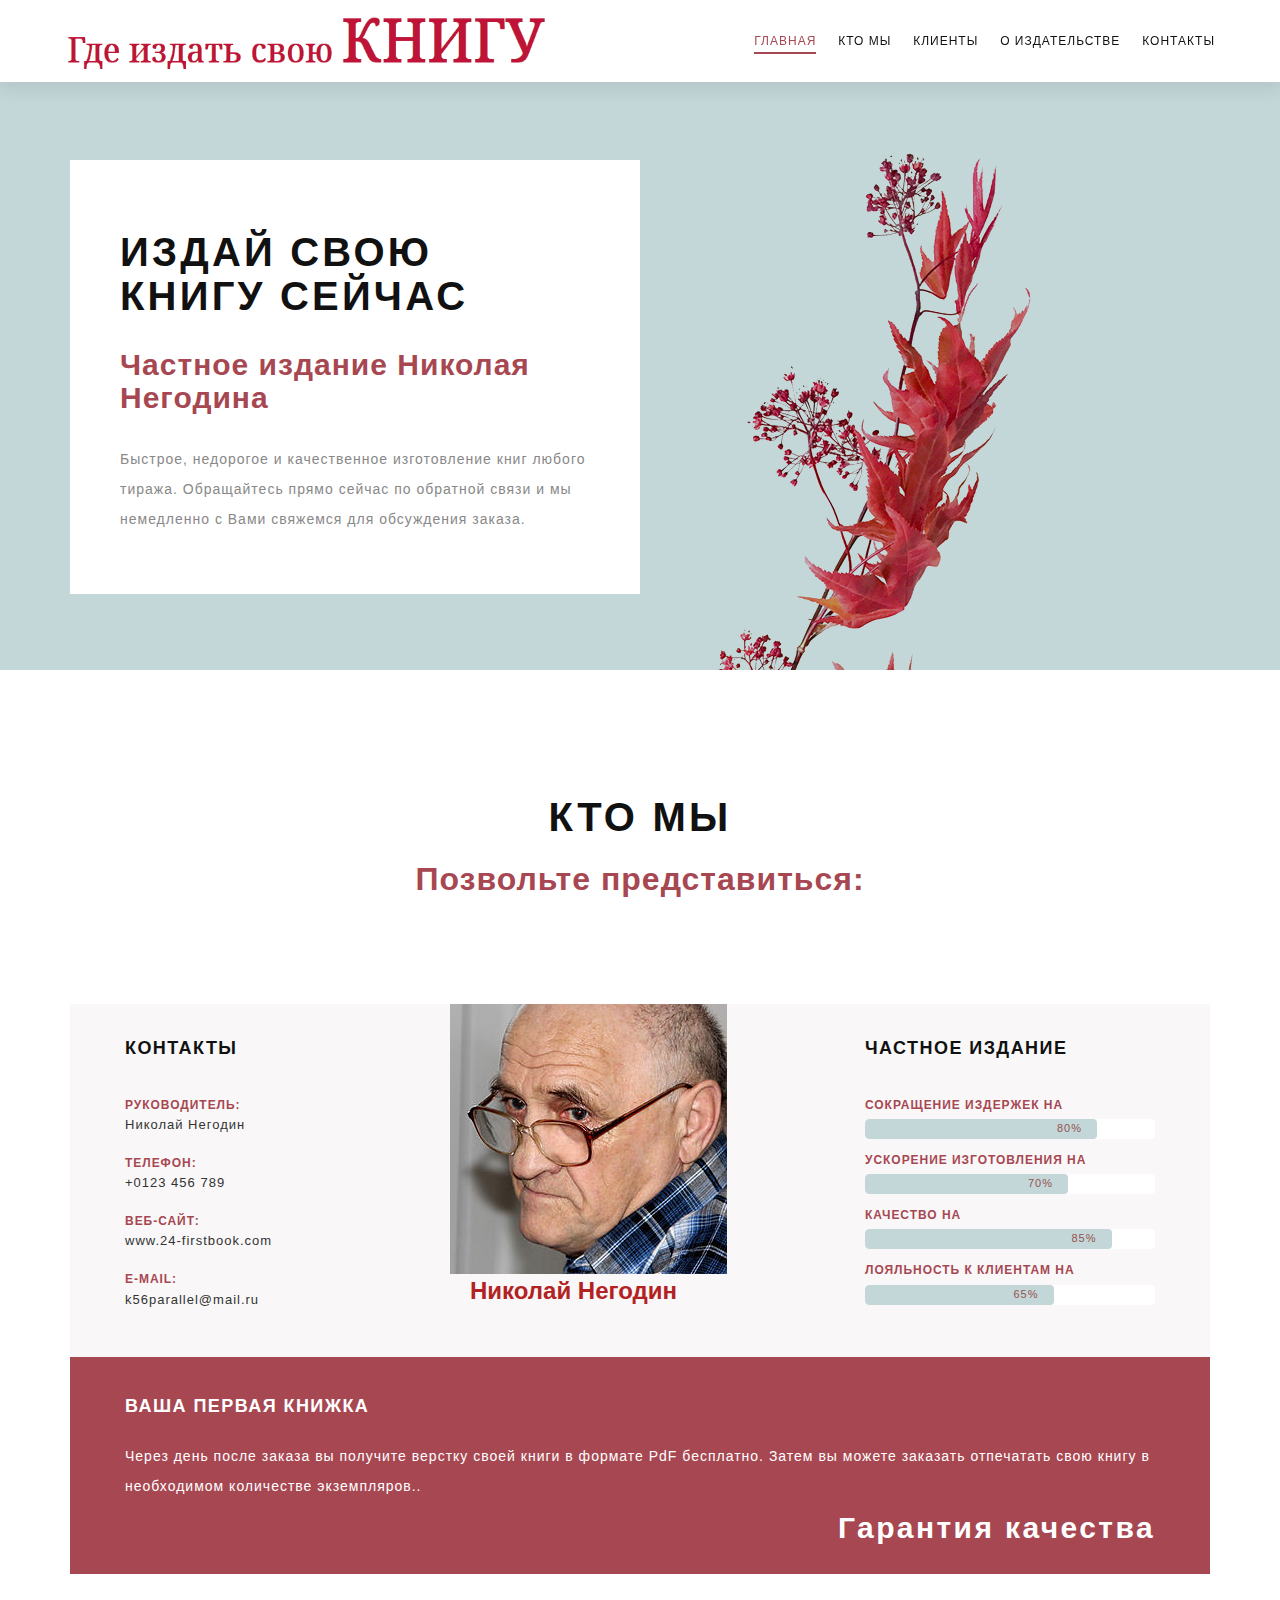
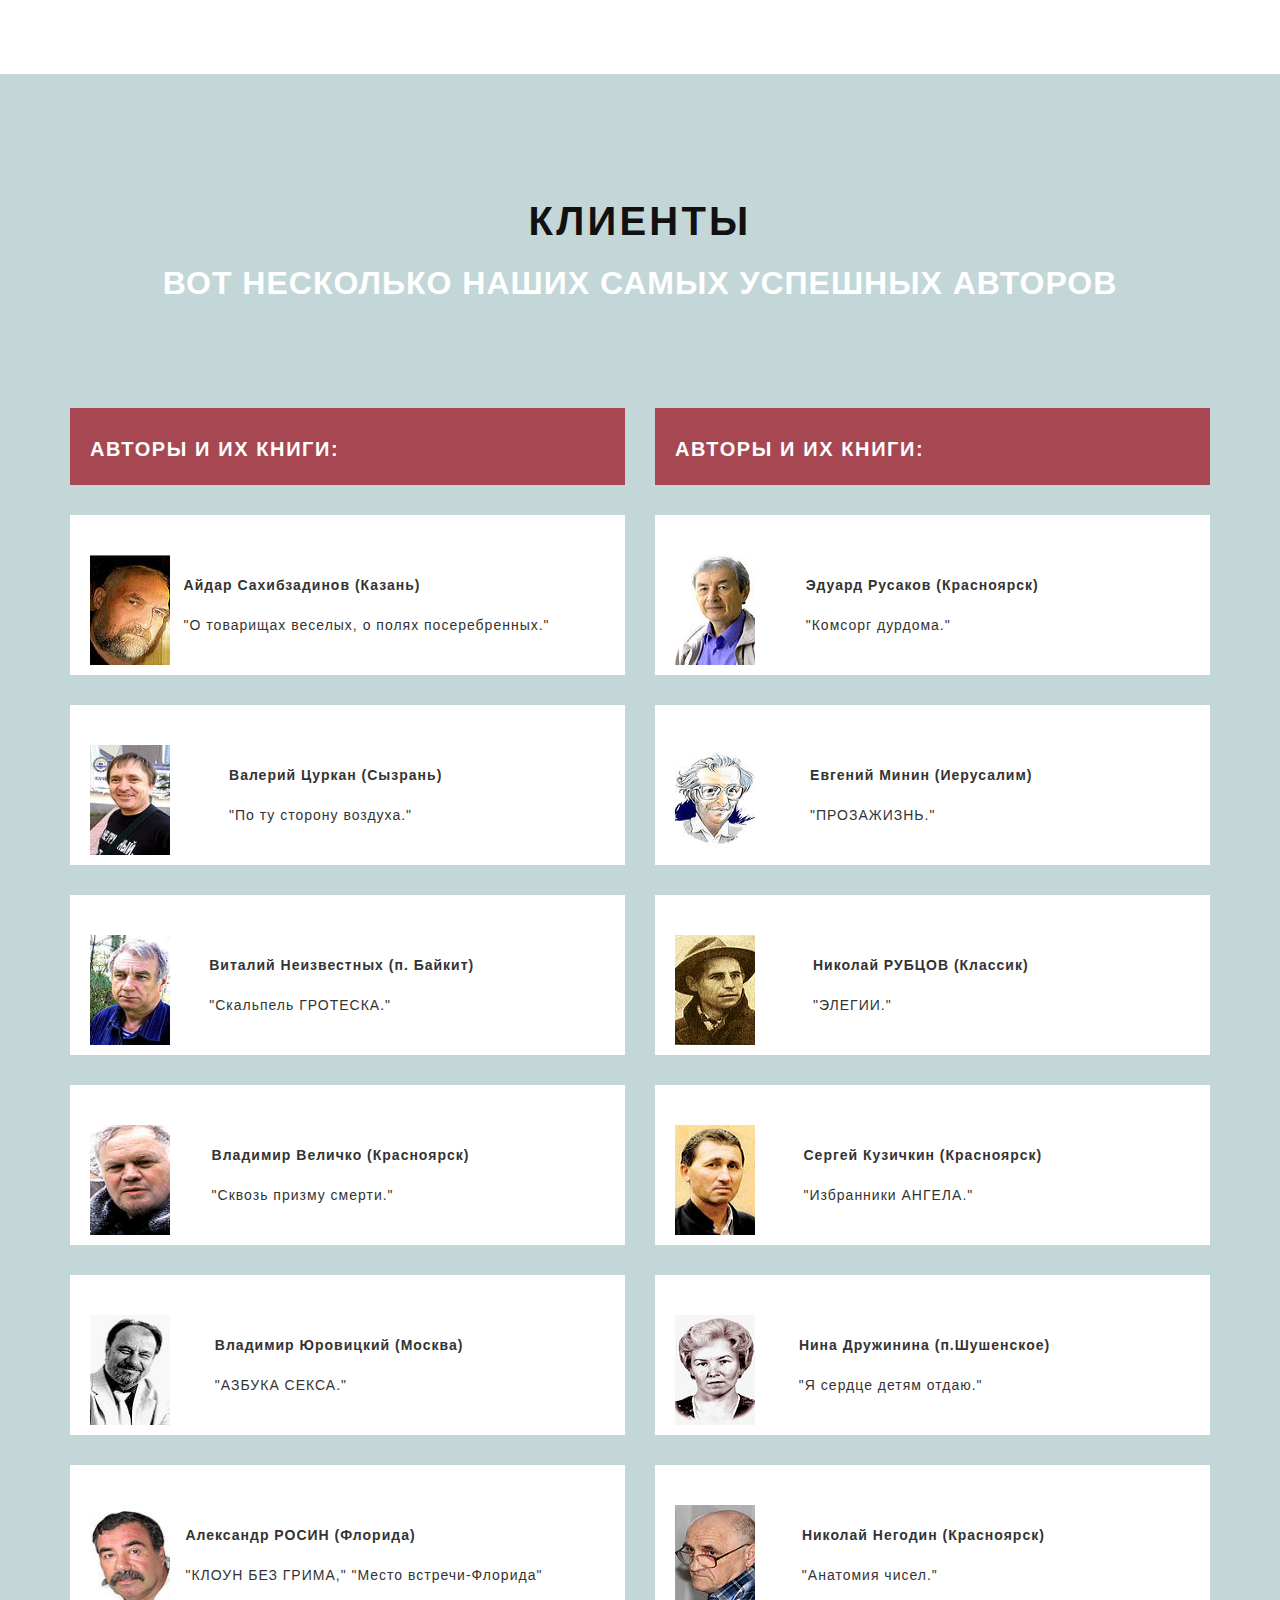
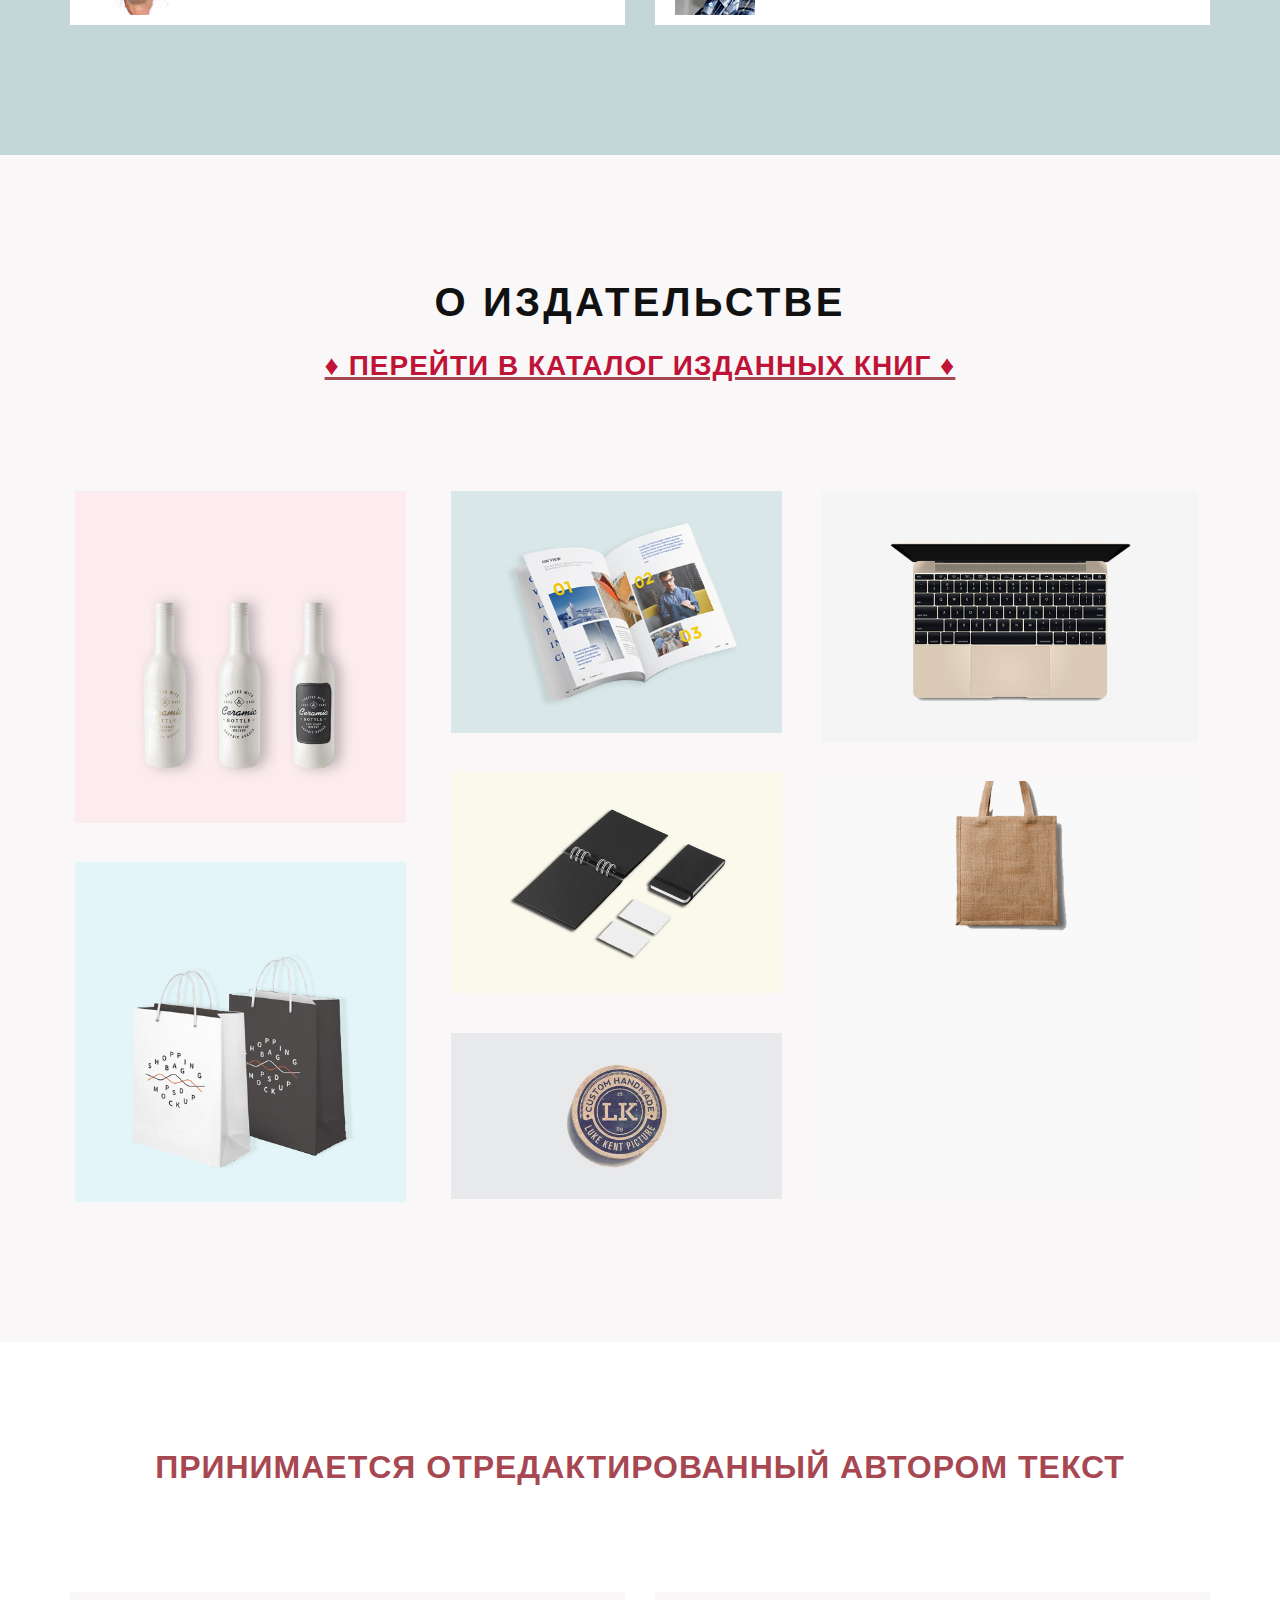
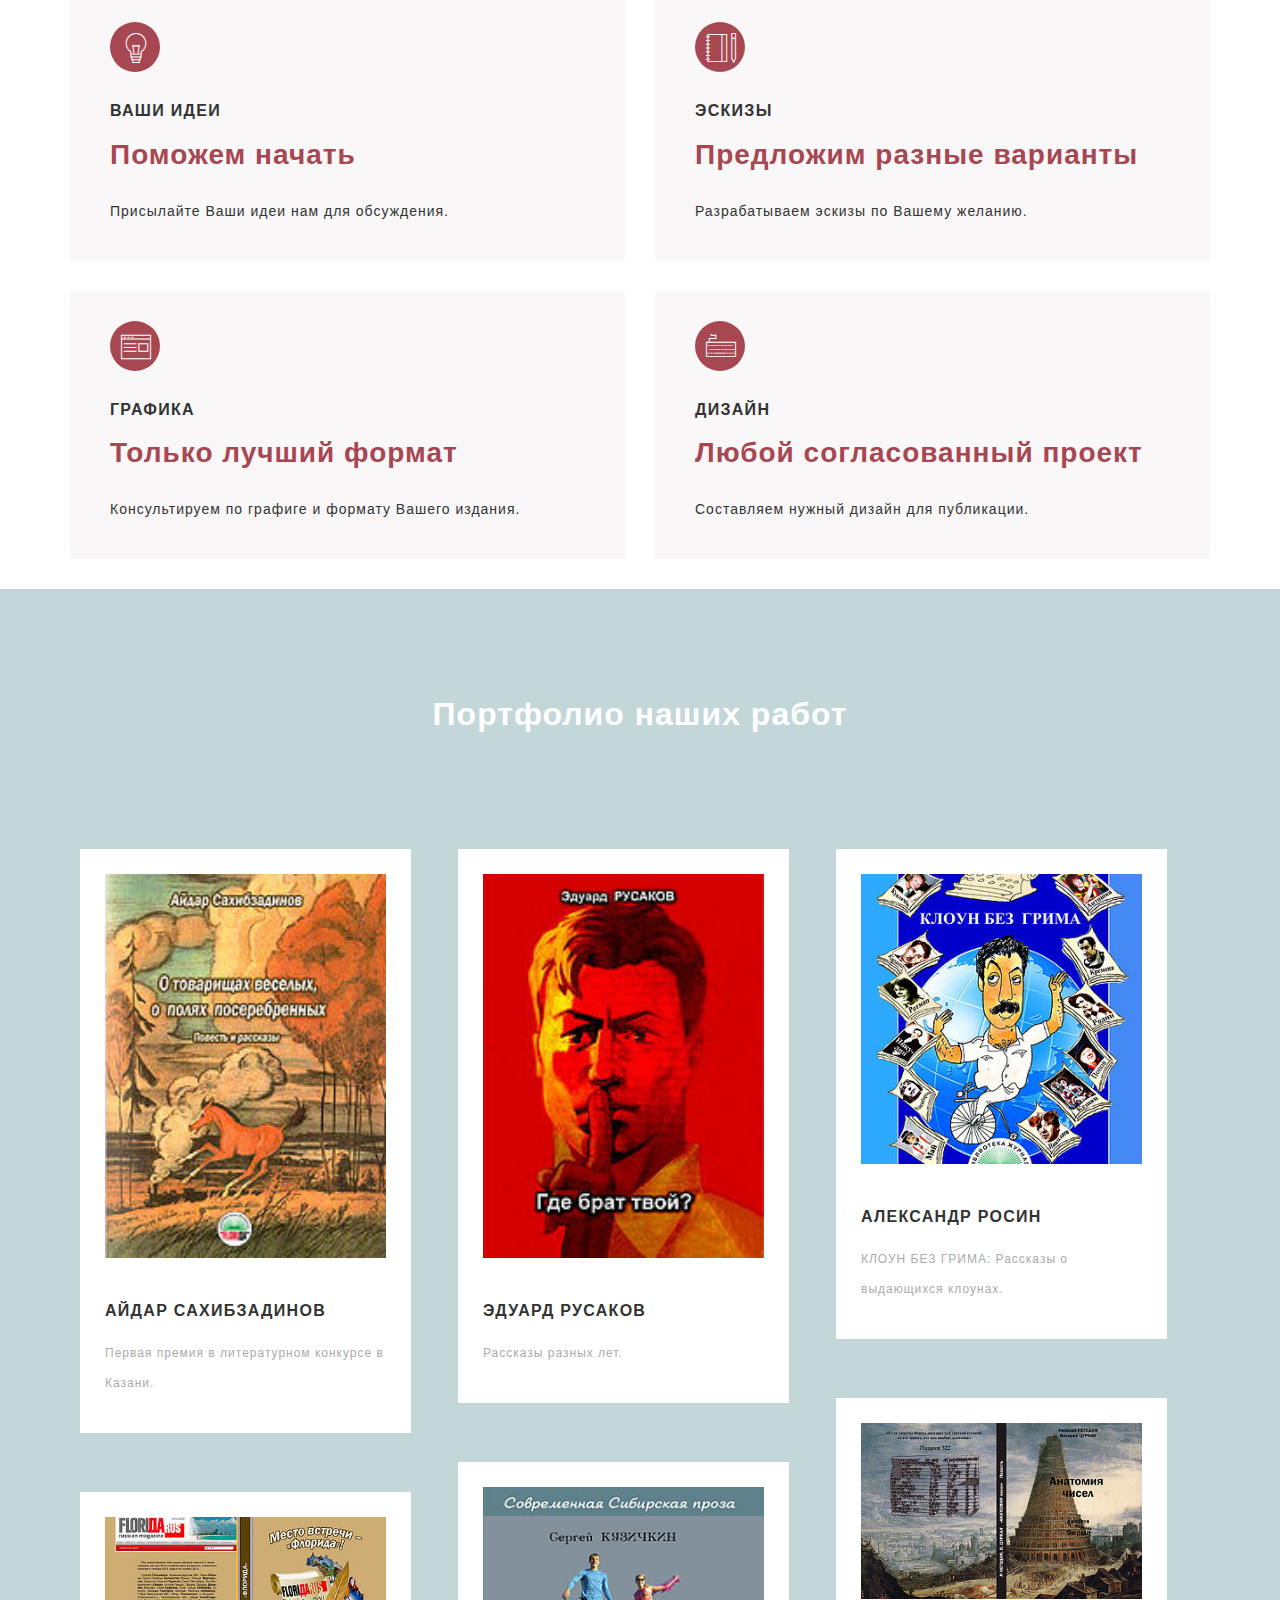
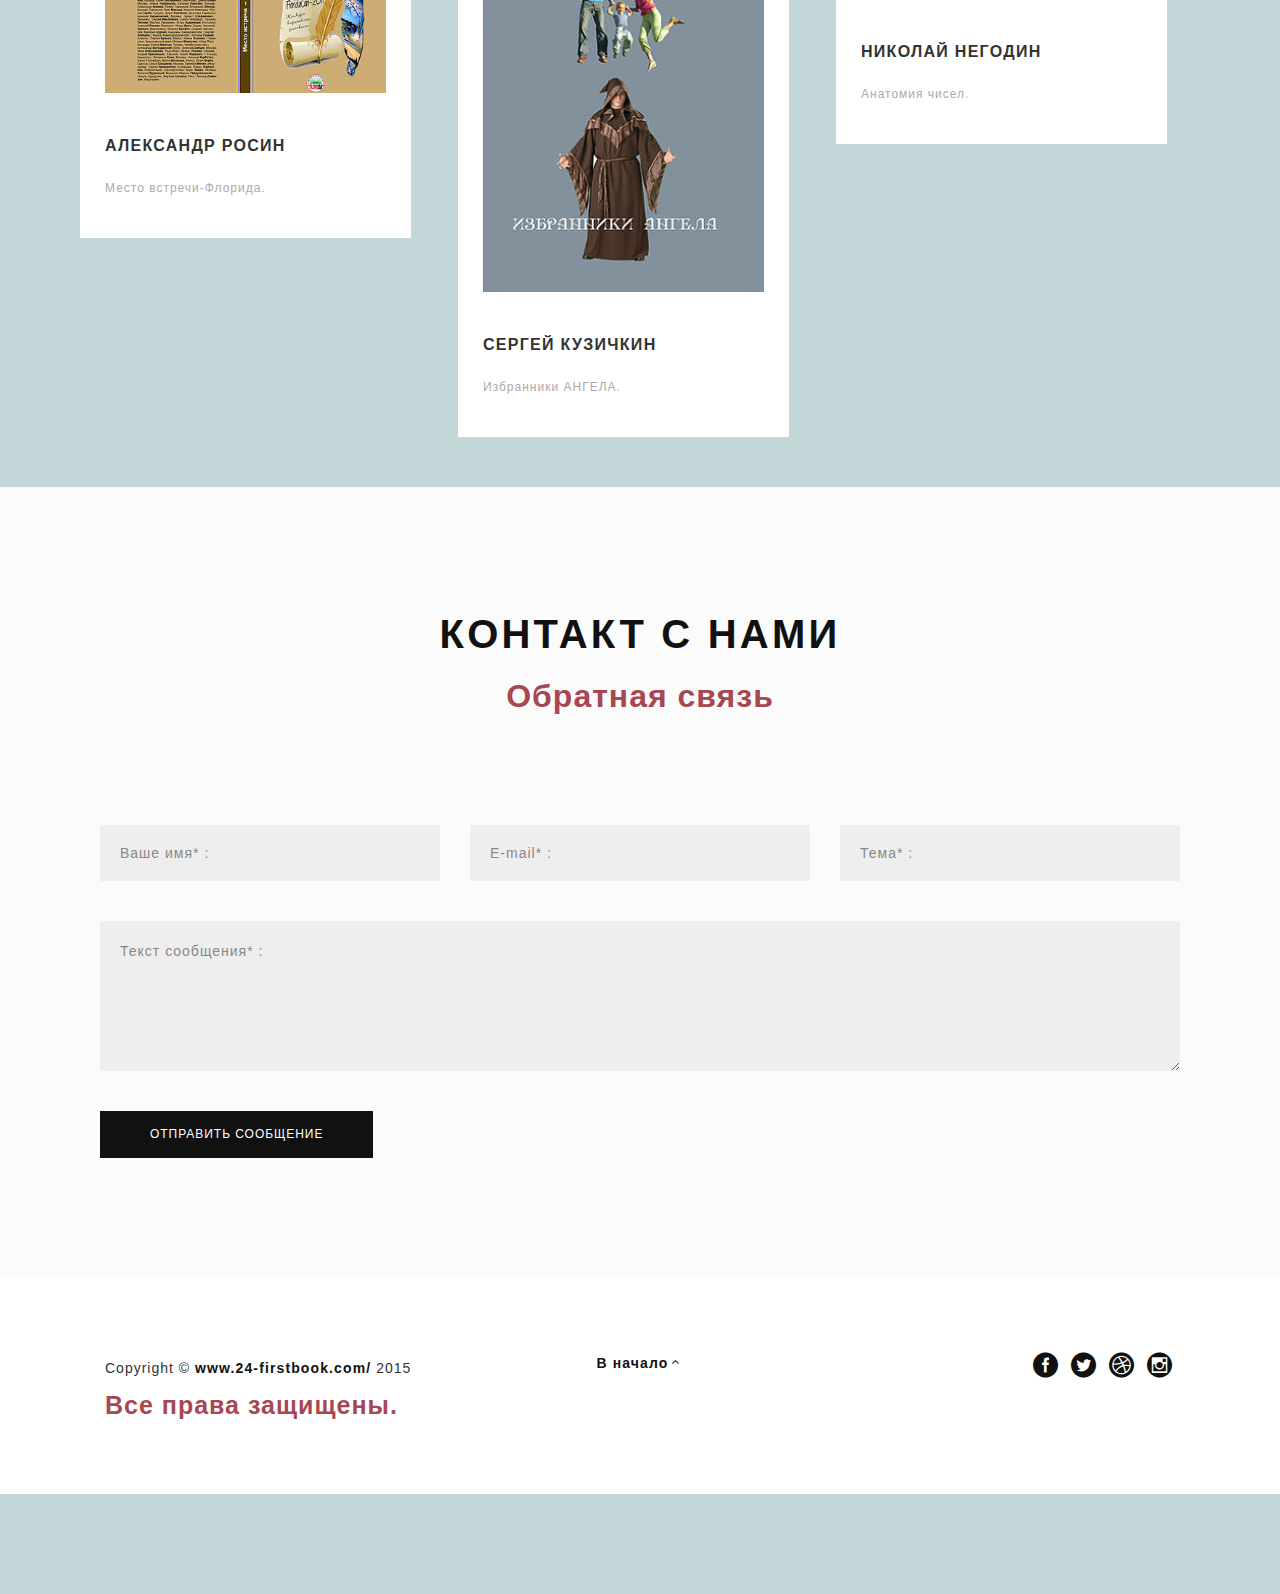
==== commit dea4bb32: "Update index.html" ====
--- a/index.html
+++ b/index.html
@@ -223,7 +223,7 @@
 <table border="0" cellpadding="1" cellspacing="1" style="width:500px">
 	<tbody>
 		<tr>
-			<td><img alt="" src="http://firstbook.evimag.ru/assets/images/avtor1.jpg" style="float:left; height:110px; width:80px" /></td>
+			<td><img alt="" src="assets/images/avtor1.jpg" style="float:left; height:110px; width:80px" /></td>
 			<td>
 			<p>&nbsp;<strong>Айдар Сахибзадинов (Казань)</strong></p>
 			<p>&nbsp;&quot;О товарищах веселых, о полях посеребренных.&quot;</span></p>
@@ -238,7 +238,7 @@
 <table border="0" cellpadding="1" cellspacing="1" style="width:500px">
 	<tbody>
 		<tr>
-			<td><img alt="" src="http://firstbook.evimag.ru/assets/images/avtor2.jpg" style="float:left; height:110px; width:80px" /></td>
+			<td><img alt="" src="assets/images/avtor2.jpg" style="float:left; height:110px; width:80px" /></td>
 			<td>
 			<p>&nbsp;<strong>Валерий Цуркан (Сызрань)</strong></p>
 			<p>&nbsp;&quot;По ту сторону воздуха.&quot;</span></p>
@@ -253,7 +253,7 @@
 <table border="0" cellpadding="1" cellspacing="1" style="width:500px">
 	<tbody>
 		<tr>
-			<td><img alt="" src="http://firstbook.evimag.ru/assets/images/avtor3.jpg" style="float:left; height:110px; width:80px" /></td>
+			<td><img alt="" src="assets/images/avtor3.jpg" style="float:left; height:110px; width:80px" /></td>
 			<td>
 			<p>&nbsp;<strong>Виталий Неизвестных (п. Байкит)</strong></p>
 			<p>&nbsp;&quot;Скальпель ГРОТЕСКА.&quot;</span></p>
@@ -268,7 +268,7 @@
 <table border="0" cellpadding="1" cellspacing="1" style="width:500px">
 	<tbody>
 		<tr>
-			<td><img alt="" src="http://firstbook.evimag.ru/assets/images/avtor4.jpg" style="float:left; height:110px; width:80px" /></td>
+			<td><img alt="" src="assets/images/avtor4.jpg" style="float:left; height:110px; width:80px" /></td>
 			<td>
 			<p>&nbsp;<strong>Владимир Величко (Красноярск)</strong></p>
 			<p>&nbsp;&quot;Сквозь призму смерти.&quot;</span></p>
@@ -283,7 +283,7 @@
 <table border="0" cellpadding="1" cellspacing="1" style="width:500px">
 	<tbody>
 		<tr>
-			<td><img alt="" src="http://firstbook.evimag.ru/assets/images/avtor5.jpg" style="float:left; height:110px; width:80px" /></td>
+			<td><img alt="" src="assets/images/avtor5.jpg" style="float:left; height:110px; width:80px" /></td>
 			<td>
 			<p>&nbsp;<strong>Владимир Юровицкий (Москва)</strong></p>
 			<p>&nbsp;&quot;АЗБУКА  СЕКСА.&quot;</span></p>
@@ -298,7 +298,7 @@
 <table border="0" cellpadding="1" cellspacing="1" style="width:500px">
 	<tbody>
 		<tr>
-			<td><img alt="" src="http://firstbook.evimag.ru/assets/images/avtor6.jpg" style="float:left; height:110px; width:80px" /></td>
+			<td><img alt="" src="assets/images/avtor6.jpg" style="float:left; height:110px; width:80px" /></td>
 			<td>
 			<p>&nbsp;<strong>Александр РОСИН (Флорида)</strong></p>
 			<p>&nbsp;&quot;КЛОУН  БЕЗ  ГРИМА,&quot; &quot;Место встречи-Флорида&quot;</span></p>
@@ -320,7 +320,7 @@
 <table border="0" cellpadding="1" cellspacing="1" style="width:500px">
 	<tbody>
 		<tr>
-			<td><img alt="" src="http://firstbook.evimag.ru/assets/images/avtor7.jpg" style="float:left; height:110px; width:80px" /></td>
+			<td><img alt="" src="assets/images/avtor7.jpg" style="float:left; height:110px; width:80px" /></td>
 			<td>
 			<p>&nbsp;<strong>Эдуард Русаков (Красноярск)</strong></p>
 			<p>&nbsp;&quot;Комсорг дурдома.&quot;</span></p>
@@ -335,7 +335,7 @@
 <table border="0" cellpadding="1" cellspacing="1" style="width:500px">
 	<tbody>
 		<tr>
-			<td><img alt="" src="http://firstbook.evimag.ru/assets/images/avtor8.jpg" style="float:left; height:110px; width:80px" /></td>
+			<td><img alt="" src="assets/images/avtor8.jpg" style="float:left; height:110px; width:80px" /></td>
 			<td>
 			<p>&nbsp;<strong>Евгений Минин (Иерусалим)</strong></p>
 			<p>&nbsp;&quot;ПРОЗАЖИЗНЬ.&quot;</span></p>
@@ -350,7 +350,7 @@
 <table border="0" cellpadding="1" cellspacing="1" style="width:500px">
 	<tbody>
 		<tr>
-			<td><img alt="" src="http://firstbook.evimag.ru/assets/images/avtor9.jpg" style="float:left; height:110px; width:80px" /></td>
+			<td><img alt="" src="assets/images/avtor9.jpg" style="float:left; height:110px; width:80px" /></td>
 			<td>
 			<p>&nbsp;<strong>Николай РУБЦОВ (Классик)</strong></p>
 			<p>&nbsp;&quot;ЭЛЕГИИ.&quot;</span></p>
@@ -365,7 +365,7 @@
 <table border="0" cellpadding="1" cellspacing="1" style="width:500px">
 	<tbody>
 		<tr>
-			<td><img alt="" src="http://firstbook.evimag.ru/assets/images/avtor10.jpg" style="float:left; height:110px; width:80px" /></td>
+			<td><img alt="" src="assets/images/avtor10.jpg" style="float:left; height:110px; width:80px" /></td>
 			<td>
 			<p>&nbsp;<strong>Сергей Кузичкин (Красноярск)</strong></p>
 			<p>&nbsp;&quot;Избранники АНГЕЛА.&quot;</span></p>
@@ -380,7 +380,7 @@
 <table border="0" cellpadding="1" cellspacing="1" style="width:500px">
 	<tbody>
 		<tr>
-			<td><img alt="" src="http://firstbook.evimag.ru/assets/images/avtor11.jpg" style="float:left; height:110px; width:80px" /></td>
+			<td><img alt="" src="assets/images/avtor11.jpg" style="float:left; height:110px; width:80px" /></td>
 			<td>
 			<p>&nbsp;<strong>Нина Дружинина (п.Шушенское)</strong></p>
 			<p>&nbsp;&quot;Я сердце детям отдаю.&quot;</span></p>
@@ -395,7 +395,7 @@
 <table border="0" cellpadding="1" cellspacing="1" style="width:500px">
 	<tbody>
 		<tr>
-			<td><img alt="" src="http://firstbook.evimag.ru/assets/images/avtor12.jpg" style="float:left; height:110px; width:80px" /></td>
+			<td><img alt="" src="assets/images/avtor12.jpg" style="float:left; height:110px; width:80px" /></td>
 			<td>
 			<p>&nbsp;<strong>Николай Негодин (Красноярск)</strong></p>
 			<p>&nbsp;&quot;Анатомия чисел.&quot;</span></p>
